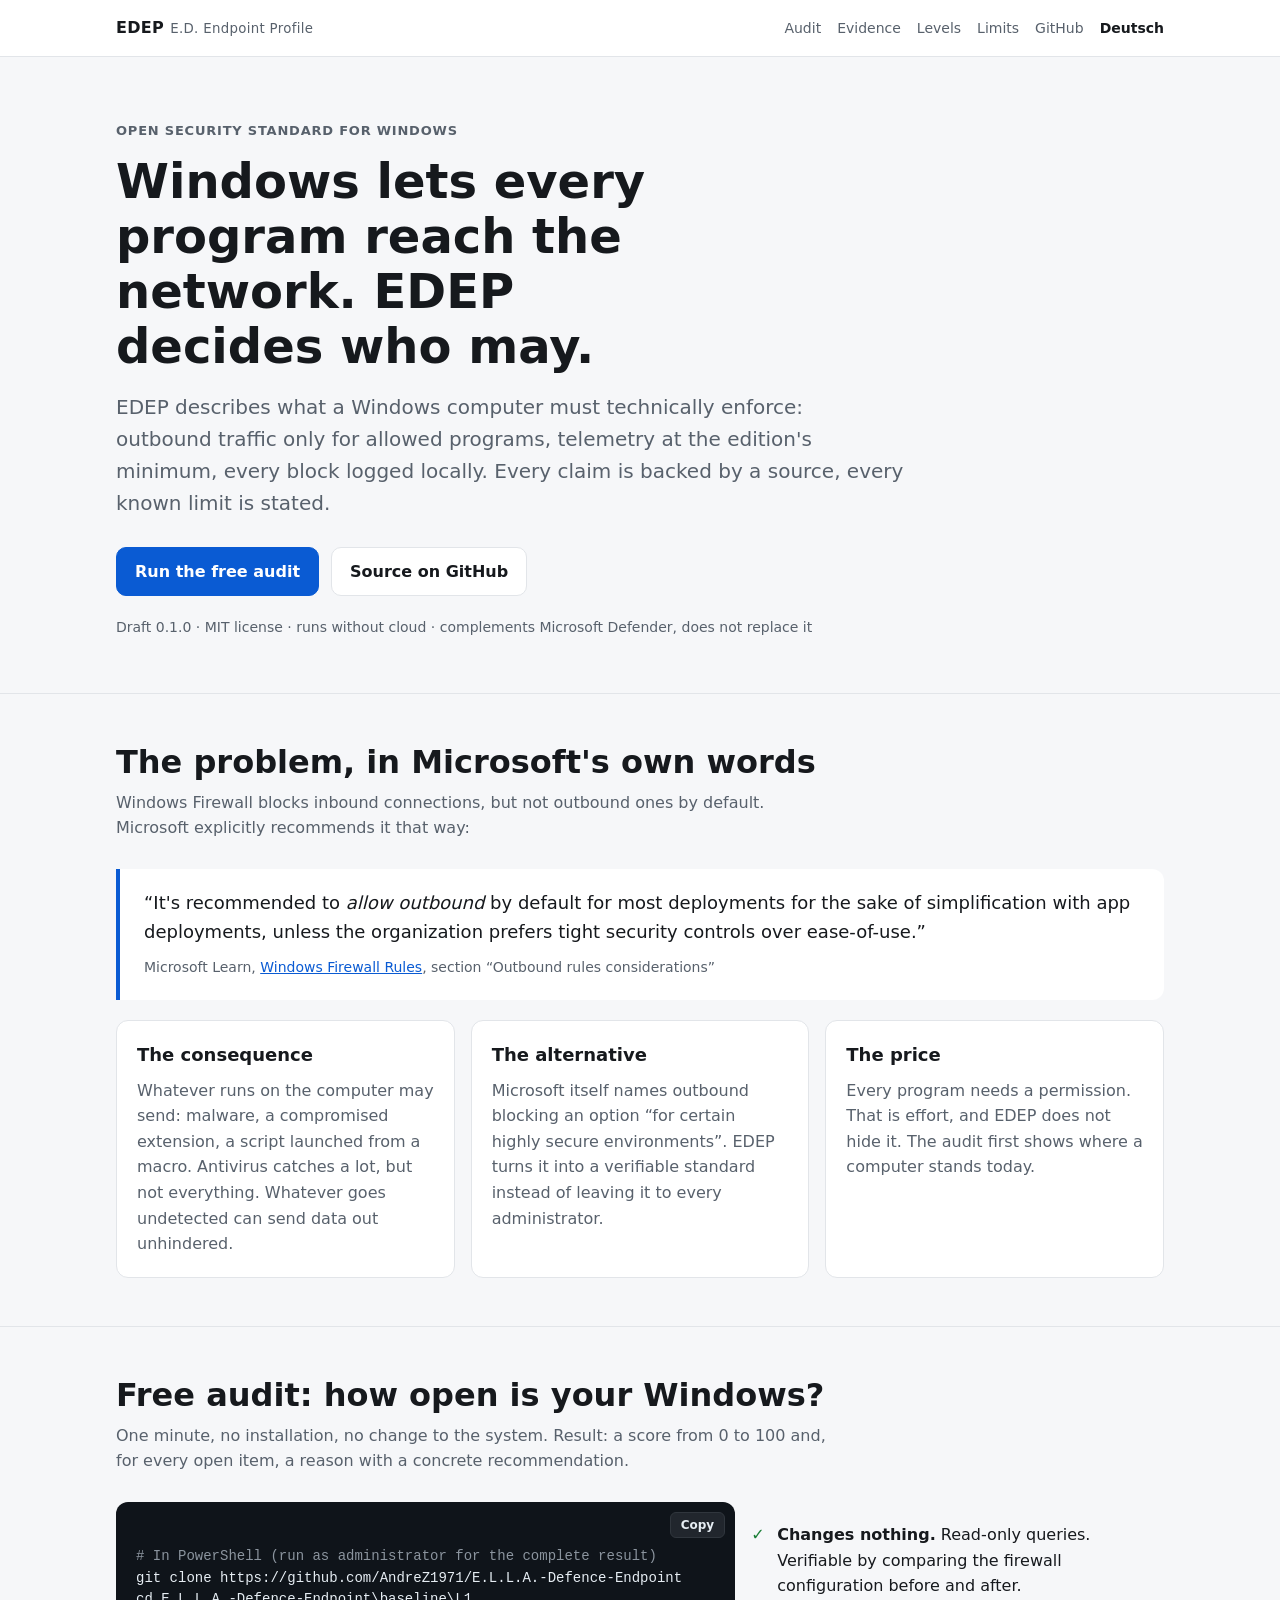
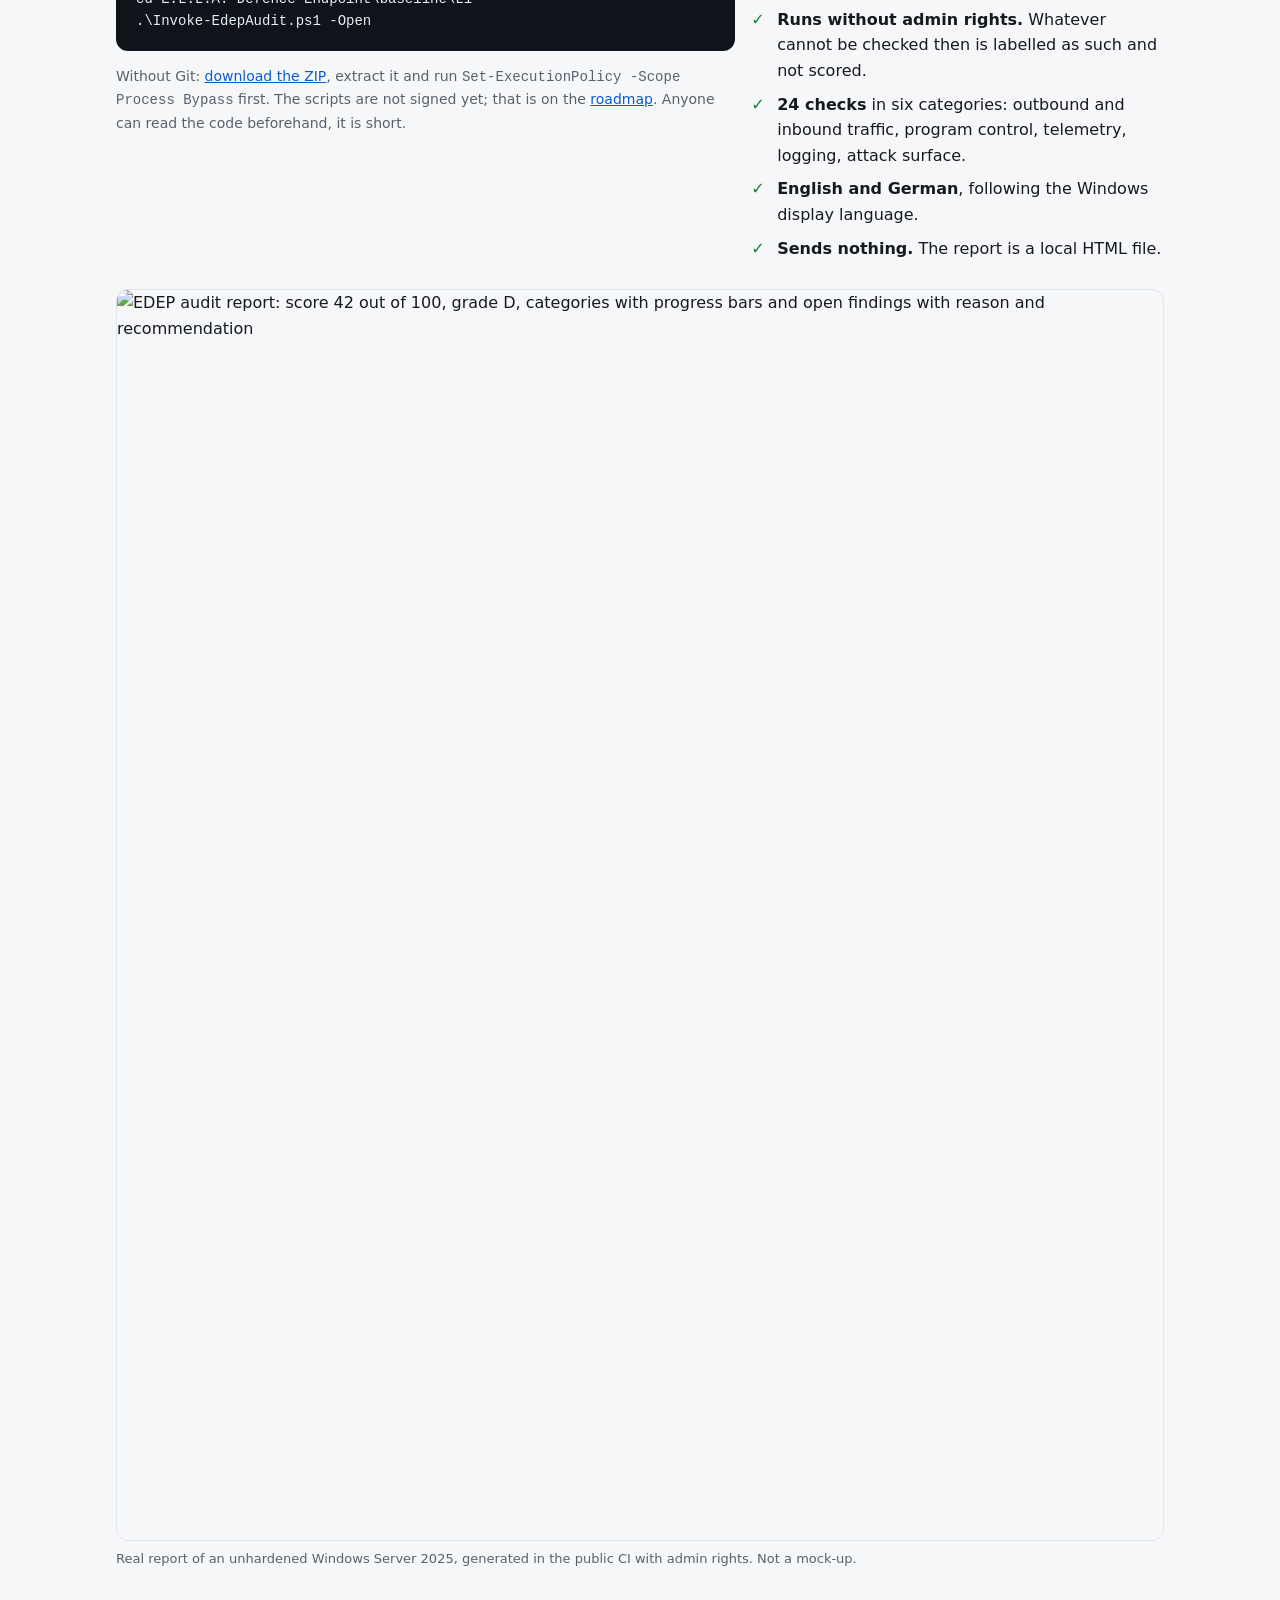
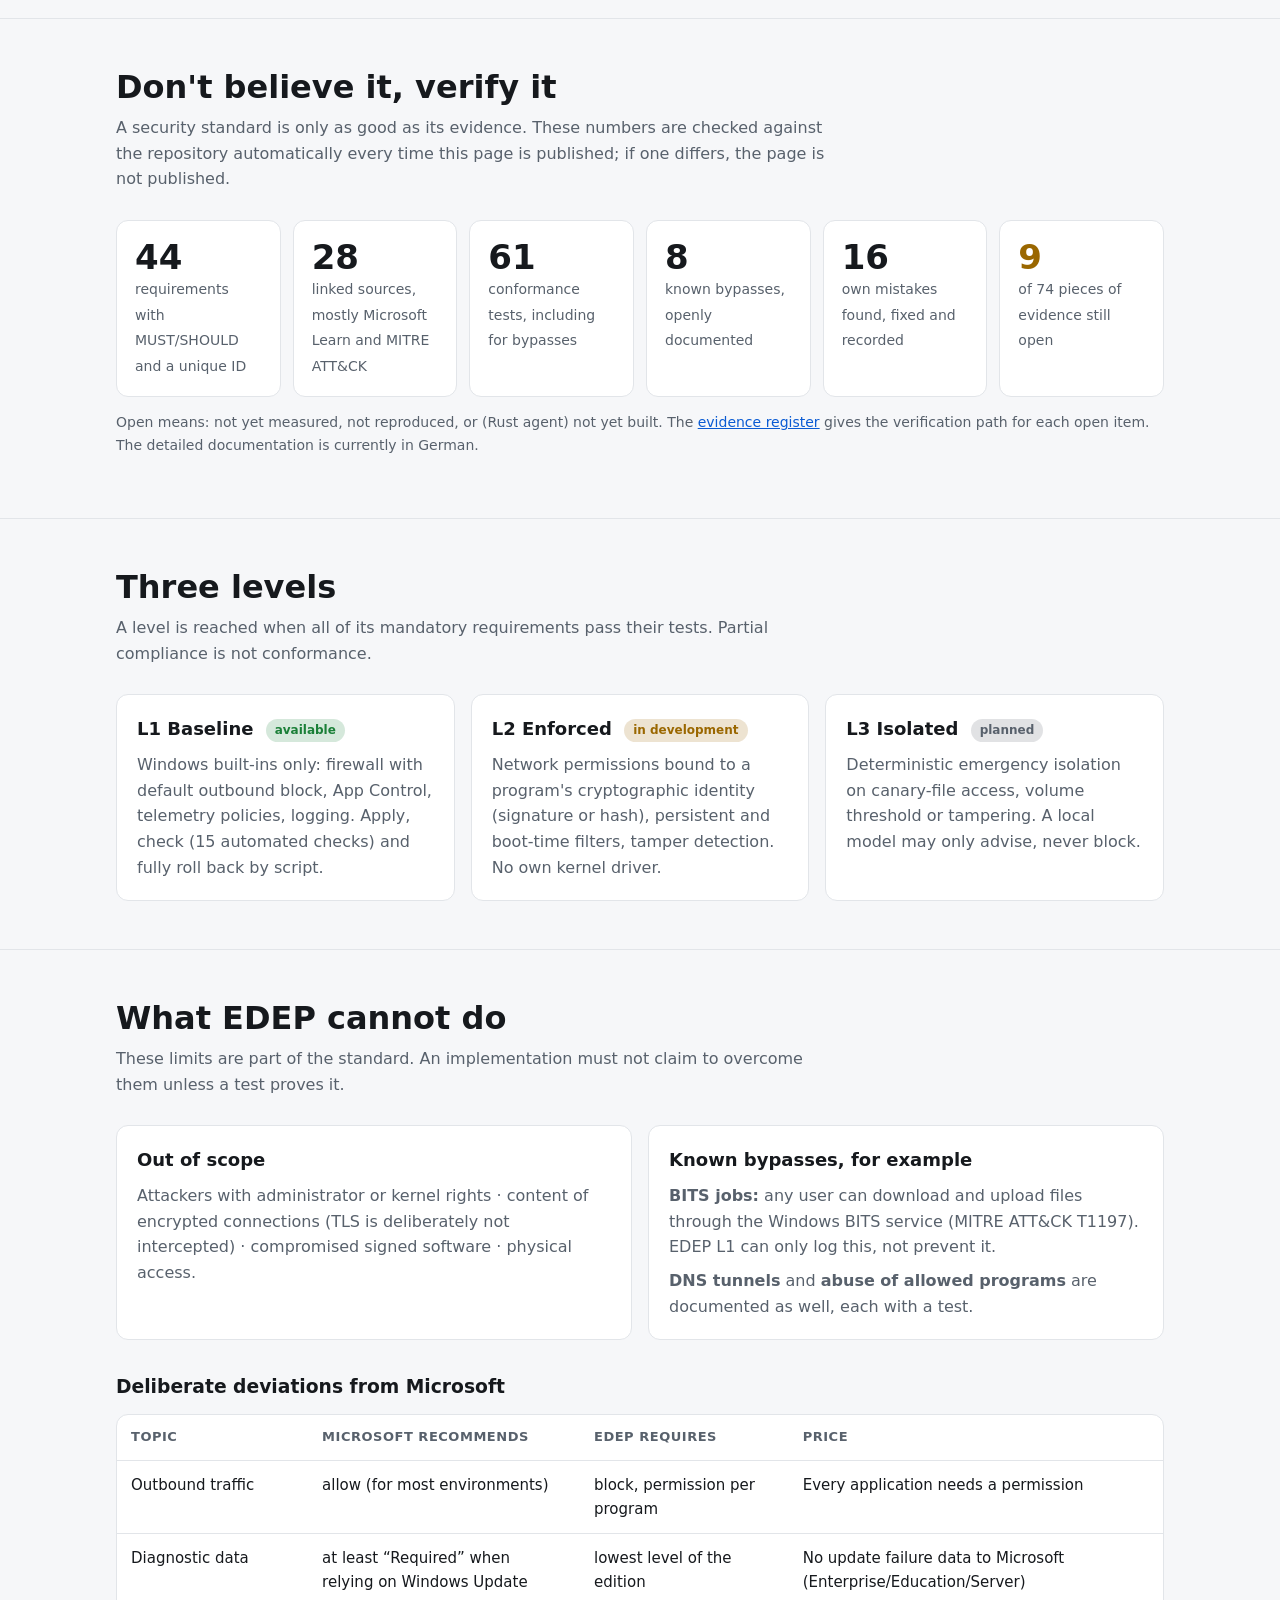
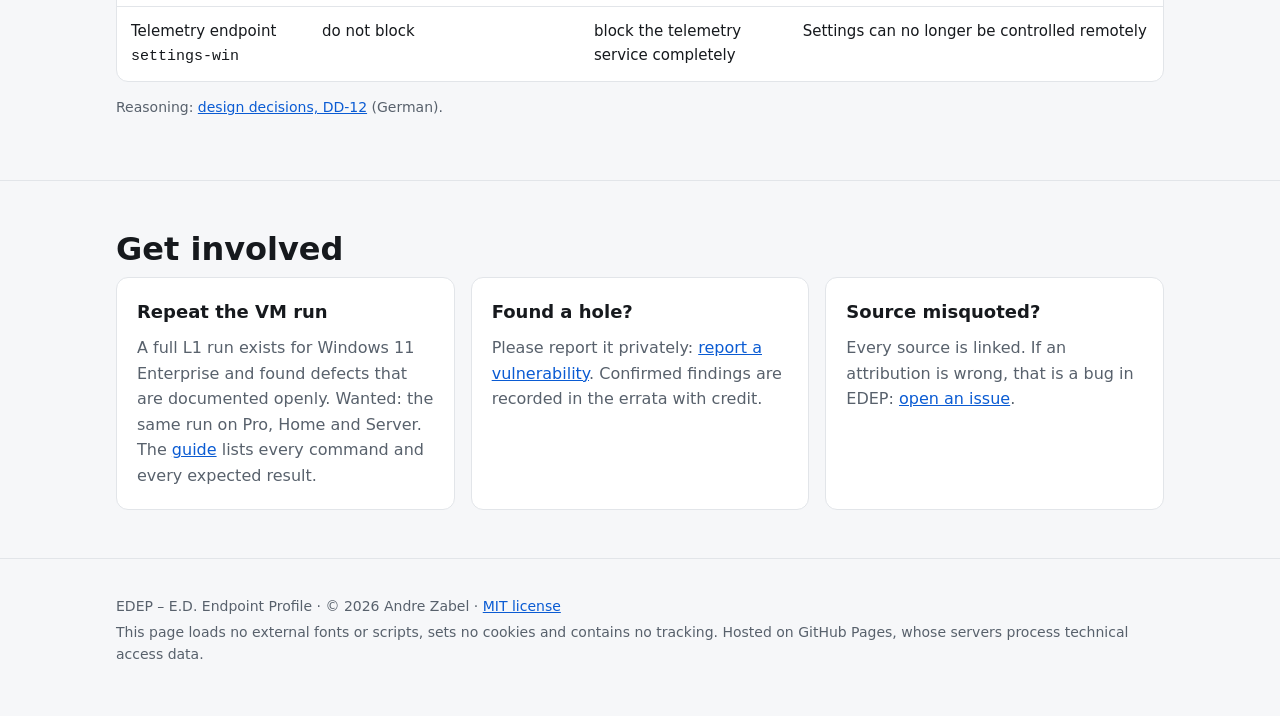
==== site/en/index.html @ e9babc38 "Destructive-Stufe auf Pro gemessen (12/13, D-E1 FAIL, E-91); Stufe übergibt eigene Sicherung an Rest" ====
<!doctype html>
<html lang="en">
  <head>
    <meta charset="utf-8" />
    <meta name="viewport" content="width=device-width, initial-scale=1" />
    <title>EDEP – Open security standard for Windows</title>
    <meta
      name="description"
      content="EDEP is an open, verifiable security standard for Windows: outbound traffic only for allowed programs, telemetry at the minimum, every block logged. With a free audit tool."
    />
    <meta name="color-scheme" content="light dark" />
    <link rel="alternate" hreflang="de" href="../" />
    <link rel="stylesheet" href="../style.css" />
  </head>
  <body>
    <header class="top">
      <div class="wrap">
        <a class="brand" href="./">EDEP<small>E.D. Endpoint Profile</small></a>
        <nav class="main" aria-label="Main navigation">
          <a href="#audit">Audit</a>
          <a href="#verify">Evidence</a>
          <a href="#levels">Levels</a>
          <a href="#limits">Limits</a>
          <a href="https://github.com/AndreZ1971/E.L.L.A.-Defence-Endpoint"
            >GitHub</a
          >
          <a class="lang" href="../" hreflang="de" lang="de">Deutsch</a>
        </nav>
      </div>
    </header>

    <main>
      <div class="hero wrap">
        <p class="eyebrow">Open security standard for Windows</p>
        <h1>
          Windows lets every program reach the network. EDEP decides who may.
        </h1>
        <p class="lead">
          EDEP describes what a Windows computer must technically enforce:
          outbound traffic only for allowed programs, telemetry at the edition's
          minimum, every block logged locally. Every claim is backed by a
          source, every known limit is stated.
        </p>
        <div class="cta">
          <a class="btn primary" href="#audit">Run the free audit</a>
          <a
            class="btn"
            href="https://github.com/AndreZ1971/E.L.L.A.-Defence-Endpoint"
            >Source on GitHub</a
          >
        </div>
        <p class="meta-line">
          Draft 0.1.0 · MIT license · runs without cloud · complements Microsoft
          Defender, does not replace it
        </p>
      </div>

      <section aria-labelledby="problem">
        <div class="wrap">
          <h2 id="problem">The problem, in Microsoft's own words</h2>
          <p class="intro">
            Windows Firewall blocks inbound connections, but not outbound ones
            by default. Microsoft explicitly recommends it that way:
          </p>
          <blockquote class="source">
            <p>
              “It's recommended to <em>allow outbound</em> by default for most
              deployments for the sake of simplification with app deployments,
              unless the organization prefers tight security controls over
              ease-of-use.”
            </p>
            <cite
              >Microsoft Learn,
              <a
                href="https://learn.microsoft.com/en-us/windows/security/operating-system-security/network-security/windows-firewall/rules"
                >Windows Firewall Rules</a
              >, section “Outbound rules considerations”</cite
            >
          </blockquote>
          <div class="grid three" style="margin-top: 20px">
            <div class="card">
              <h3>The consequence</h3>
              <p>
                Whatever runs on the computer may send: malware, a compromised
                extension, a script launched from a macro. Antivirus catches a
                lot, but not everything. Whatever goes undetected can send data
                out unhindered.
              </p>
            </div>
            <div class="card">
              <h3>The alternative</h3>
              <p>
                Microsoft itself names outbound blocking an option “for certain
                highly secure environments”. EDEP turns it into a verifiable
                standard instead of leaving it to every administrator.
              </p>
            </div>
            <div class="card">
              <h3>The price</h3>
              <p>
                Every program needs a permission. That is effort, and EDEP does
                not hide it. The audit first shows where a computer stands
                today.
              </p>
            </div>
          </div>
        </div>
      </section>

      <section id="audit" aria-labelledby="audit-h">
        <div class="wrap">
          <h2 id="audit-h">Free audit: how open is your Windows?</h2>
          <p class="intro">
            One minute, no installation, no change to the system. Result: a
            score from 0 to 100 and, for every open item, a reason with a
            concrete recommendation.
          </p>
          <div class="grid audit">
            <div>
              <div class="code">
                <button class="copy" type="button" data-copy="audit-cmd">
                  Copy
                </button>
                <pre
                  id="audit-cmd"
                ><span class="c"># In PowerShell (run as administrator for the complete result)</span>
git clone https://github.com/AndreZ1971/E.L.L.A.-Defence-Endpoint
cd E.L.L.A.-Defence-Endpoint\baseline\L1
.\Invoke-EdepAudit.ps1 -Open</pre>
              </div>
              <p class="note">
                Without Git:
                <a
                  href="https://github.com/AndreZ1971/E.L.L.A.-Defence-Endpoint/archive/refs/heads/main.zip"
                  >download the ZIP</a
                >, extract it and run
                <code>Set-ExecutionPolicy -Scope Process Bypass</code> first.
                The scripts are not signed yet; that is on the
                <a
                  href="https://github.com/AndreZ1971/E.L.L.A.-Defence-Endpoint/blob/main/docs/ROADMAP.md"
                  >roadmap</a
                >. Anyone can read the code beforehand, it is short.
              </p>
            </div>
            <div>
              <ul class="checks">
                <li>
                  <strong>Changes nothing.</strong> Read-only queries.
                  Verifiable by comparing the firewall configuration before and
                  after.
                </li>
                <li>
                  <strong>Runs without admin rights.</strong> Whatever cannot be
                  checked then is labelled as such and not scored.
                </li>
                <li>
                  <strong
                    ><span data-check="audit-items">24</span> checks</strong
                  >
                  in six categories: outbound and inbound traffic, program
                  control, telemetry, logging, attack surface.
                </li>
                <li>
                  <strong>English and German</strong>, following the Windows
                  display language.
                </li>
                <li>
                  <strong>Sends nothing.</strong> The report is a local HTML
                  file.
                </li>
              </ul>
            </div>
          </div>
          <figure class="shot">
            <picture>
              <source
                media="(prefers-color-scheme: dark)"
                srcset="../images/audit-example-dark.png"
              />
              <img
                src="../images/audit-example-light.png"
                width="1000"
                height="1195"
                alt="EDEP audit report: score 42 out of 100, grade D, categories with progress bars and open findings with reason and recommendation"
                loading="lazy"
              />
            </picture>
            <figcaption>
              Real report of an unhardened Windows Server 2025, generated in the
              public CI with admin rights. Not a mock-up.
            </figcaption>
          </figure>
        </div>
      </section>

      <section id="verify" aria-labelledby="verify-h">
        <div class="wrap">
          <h2 id="verify-h">Don't believe it, verify it</h2>
          <p class="intro">
            A security standard is only as good as its evidence. These numbers
            are checked against the repository automatically every time this
            page is published; if one differs, the page is not published.
          </p>
          <div class="stats">
            <a
              class="stat"
              href="https://github.com/AndreZ1971/E.L.L.A.-Defence-Endpoint/blob/main/SPEC.md#4-anforderungen"
              ><b data-check="requirements">44</b
              ><span>requirements with MUST/SHOULD and a unique ID</span></a
            >
            <a
              class="stat"
              href="https://github.com/AndreZ1971/E.L.L.A.-Defence-Endpoint/blob/main/SPEC.md#anhang-b--quellen"
              ><b data-check="sources">28</b
              ><span
                >linked sources, mostly Microsoft Learn and MITRE
                ATT&amp;CK</span
              ></a
            >
            <a
              class="stat"
              href="https://github.com/AndreZ1971/E.L.L.A.-Defence-Endpoint/blob/main/conformance/README.md"
              ><b data-check="tests">61</b
              ><span>conformance tests, including for bypasses</span></a
            >
            <a
              class="stat"
              href="https://github.com/AndreZ1971/E.L.L.A.-Defence-Endpoint/blob/main/SPEC.md#34-bekannte-umgehungen-normativ"
              ><b data-check="bypasses">8</b
              ><span>known bypasses, openly documented</span></a
            >
            <a
              class="stat"
              href="https://github.com/AndreZ1971/E.L.L.A.-Defence-Endpoint/blob/main/docs/EVIDENCE.md#errata"
              ><b data-check="errata">16</b
              ><span>own mistakes found, fixed and recorded</span></a
            >
            <a
              class="stat open"
              href="https://github.com/AndreZ1971/E.L.L.A.-Defence-Endpoint/blob/main/docs/EVIDENCE.md"
              ><b data-check="evidence-open">9</b
              ><span
                >of <span data-check="evidence-total">74</span> pieces of
                evidence still open</span
              ></a
            >
          </div>
          <p class="note">
            Open means: not yet measured, not reproduced, or (Rust agent) not yet
            built. The
            <a
              href="https://github.com/AndreZ1971/E.L.L.A.-Defence-Endpoint/blob/main/docs/EVIDENCE.md"
              >evidence register</a
            >
            gives the verification path for each open item. The detailed
            documentation is currently in German.
          </p>
        </div>
      </section>

      <section id="levels" aria-labelledby="levels-h">
        <div class="wrap">
          <h2 id="levels-h">Three levels</h2>
          <p class="intro">
            A level is reached when all of its mandatory requirements pass their
            tests. Partial compliance is not conformance.
          </p>
          <div class="grid three">
            <div class="card">
              <h3>L1 Baseline <span class="badge ok">available</span></h3>
              <p>
                Windows built-ins only: firewall with default outbound block,
                App Control, telemetry policies, logging. Apply, check (<span
                  data-check="l1-checks"
                  >15</span
                >
                automated checks) and fully roll back by script.
              </p>
            </div>
            <div class="card">
              <h3>L2 Enforced <span class="badge dev">in development</span></h3>
              <p>
                Network permissions bound to a program's cryptographic identity
                (signature or hash), persistent and boot-time filters, tamper
                detection. No own kernel driver.
              </p>
            </div>
            <div class="card">
              <h3>L3 Isolated <span class="badge plan">planned</span></h3>
              <p>
                Deterministic emergency isolation on canary-file access, volume
                threshold or tampering. A local model may only advise, never
                block.
              </p>
            </div>
          </div>
        </div>
      </section>

      <section id="limits" aria-labelledby="limits-h">
        <div class="wrap">
          <h2 id="limits-h">What EDEP cannot do</h2>
          <p class="intro">
            These limits are part of the standard. An implementation must not
            claim to overcome them unless a test proves it.
          </p>
          <div class="grid two">
            <div class="card">
              <h3>Out of scope</h3>
              <p>
                Attackers with administrator or kernel rights · content of
                encrypted connections (TLS is deliberately not intercepted) ·
                compromised signed software · physical access.
              </p>
            </div>
            <div class="card">
              <h3>Known bypasses, for example</h3>
              <p>
                <strong>BITS jobs:</strong> any user can download and upload
                files through the Windows BITS service (MITRE ATT&amp;CK T1197).
                EDEP L1 can only log this, not prevent it.
              </p>
              <p>
                <strong>DNS tunnels</strong> and
                <strong>abuse of allowed programs</strong> are documented as
                well, each with a test.
              </p>
            </div>
          </div>
          <h3 style="margin: 32px 0 12px">
            Deliberate deviations from Microsoft
          </h3>
          <div class="table-wrap">
            <table>
              <thead>
                <tr>
                  <th>Topic</th>
                  <th>Microsoft recommends</th>
                  <th>EDEP requires</th>
                  <th>Price</th>
                </tr>
              </thead>
              <tbody>
                <tr>
                  <td>Outbound traffic</td>
                  <td>allow (for most environments)</td>
                  <td>block, permission per program</td>
                  <td>Every application needs a permission</td>
                </tr>
                <tr>
                  <td>Diagnostic data</td>
                  <td>at least “Required” when relying on Windows Update</td>
                  <td>lowest level of the edition</td>
                  <td>
                    No update failure data to Microsoft
                    (Enterprise/Education/Server)
                  </td>
                </tr>
                <tr>
                  <td>Telemetry endpoint <code>settings-win</code></td>
                  <td>do not block</td>
                  <td>block the telemetry service completely</td>
                  <td>Settings can no longer be controlled remotely</td>
                </tr>
              </tbody>
            </table>
          </div>
          <p class="note">
            Reasoning:
            <a
              href="https://github.com/AndreZ1971/E.L.L.A.-Defence-Endpoint/blob/main/docs/DESIGN-DECISIONS.md"
              >design decisions, DD-12</a
            >
            (German).
          </p>
        </div>
      </section>

      <section aria-labelledby="join-h">
        <div class="wrap">
          <h2 id="join-h">Get involved</h2>
          <div class="grid three">
            <div class="card">
              <h3>Repeat the VM run</h3>
              <p>
                A full L1 run exists for Windows 11 Enterprise and found defects that
                are documented openly. Wanted: the same run on Pro, Home and
                Server. The
                <a
                  href="https://github.com/AndreZ1971/E.L.L.A.-Defence-Endpoint/blob/main/docs/VERIFY-YOURSELF.md"
                  >guide</a
                >
                lists every command and every expected result.
              </p>
            </div>
            <div class="card">
              <h3>Found a hole?</h3>
              <p>
                Please report it privately:
                <a
                  href="https://github.com/AndreZ1971/E.L.L.A.-Defence-Endpoint/security/advisories/new"
                  >report a vulnerability</a
                >. Confirmed findings are recorded in the errata with credit.
              </p>
            </div>
            <div class="card">
              <h3>Source misquoted?</h3>
              <p>
                Every source is linked. If an attribution is wrong, that is a
                bug in EDEP:
                <a
                  href="https://github.com/AndreZ1971/E.L.L.A.-Defence-Endpoint/issues"
                  >open an issue</a
                >.
              </p>
            </div>
          </div>
        </div>
      </section>
    </main>

    <footer class="bottom">
      <div class="wrap">
        <p>
          EDEP – E.D. Endpoint Profile · © 2026 Andre Zabel ·
          <a
            href="https://github.com/AndreZ1971/E.L.L.A.-Defence-Endpoint/blob/main/LICENSE"
            >MIT license</a
          >
        </p>
        <p>
          This page loads no external fonts or scripts, sets no cookies and
          contains no tracking. Hosted on GitHub Pages, whose servers process
          technical access data.
        </p>
      </div>
    </footer>

    <script>
      document.querySelectorAll("button.copy").forEach(function (b) {
        b.addEventListener("click", function () {
          var t = document
            .getElementById(b.getAttribute("data-copy"))
            .innerText.split("\n")
            .filter(function (l) {
              return l.trim().charAt(0) !== "#";
            })
            .join("\n");
          navigator.clipboard.writeText(t).then(function () {
            var o = b.textContent;
            b.textContent = "Copied";
            setTimeout(function () {
              b.textContent = o;
            }, 1500);
          });
        });
      });
    </script>
  </body>
</html>
---- site/style.css ----
/* EDEP – Projektseite. Keine externen Ressourcen, keine Cookies, kein Tracking. */
:root {
  --bg: #f6f7f9;
  --surface: #ffffff;
  --fg: #16191d;
  --muted: #58616c;
  --line: #e2e5e9;
  --accent: #0a5bd3;
  --accent-fg: #ffffff;
  --ok: #1a7f37;
  --warn: #9a6700;
  --bad: #c62828;
  --code-bg: #0f141a;
  --code-fg: #e6edf3;
  --radius: 12px;
  --max: 1080px;
}
@media (prefers-color-scheme: dark) {
  :root {
    --bg: #0d1117;
    --surface: #161b22;
    --fg: #e6edf3;
    --muted: #8d96a0;
    --line: #2d333b;
    --accent: #4c9aff;
    --accent-fg: #0d1117;
    --ok: #3fb950;
    --warn: #d29922;
    --bad: #f85149;
    --code-bg: #010409;
  }
}
* {
  box-sizing: border-box;
}
html {
  scroll-behavior: smooth;
}
@media (prefers-reduced-motion: reduce) {
  html {
    scroll-behavior: auto;
  }
}
body {
  overflow-wrap: break-word;
  margin: 0;
  background: var(--bg);
  color: var(--fg);
  font:
    16px/1.6 system-ui,
    -apple-system,
    "Segoe UI",
    Roboto,
    sans-serif;
  -webkit-text-size-adjust: 100%;
}
a {
  color: var(--accent);
}
a:focus-visible,
button:focus-visible {
  outline: 3px solid var(--accent);
  outline-offset: 2px;
  border-radius: 4px;
}
code,
pre {
  font-variant-ligatures: none;
  font-family: ui-monospace, "Cascadia Code", Consolas, monospace;
}
.wrap {
  max-width: var(--max);
  margin: 0 auto;
  padding: 0 16px;
}

/* Kopfzeile */
header.top {
  border-bottom: 1px solid var(--line);
  background: var(--surface);
  position: sticky;
  top: 0;
  z-index: 10;
}
header.top .wrap {
  display: flex;
  align-items: center;
  gap: 20px;
  min-height: 56px;
  flex-wrap: wrap;
}
.brand {
  font-weight: 700;
  color: var(--fg);
  text-decoration: none;
  letter-spacing: 0.02em;
}
.brand small {
  font-weight: 500;
  color: var(--muted);
  margin-left: 6px;
}
nav.main {
  display: flex;
  gap: 16px;
  flex-wrap: wrap;
  margin-left: auto;
  font-size: 14px;
}
nav.main a {
  color: var(--muted);
  text-decoration: none;
}
nav.main a:hover {
  color: var(--fg);
}
nav.main a.lang {
  color: var(--fg);
  font-weight: 600;
}

/* Einstieg */
.hero {
  padding-top: 64px;
  padding-bottom: 40px;
}
.eyebrow {
  font-size: 13px;
  font-weight: 600;
  letter-spacing: 0.06em;
  text-transform: uppercase;
  color: var(--muted);
  margin: 0 0 12px;
}
.hero h1 {
  font-size: clamp(30px, 5vw, 48px);
  line-height: 1.15;
  margin: 0 0 16px;
  max-width: 18ch;
}
.hero p.lead {
  font-size: clamp(17px, 2.2vw, 20px);
  color: var(--muted);
  max-width: 62ch;
  margin: 0 0 28px;
}
.cta {
  display: flex;
  gap: 12px;
  flex-wrap: wrap;
}
.btn {
  display: inline-block;
  padding: 11px 18px;
  border-radius: 10px;
  font-weight: 600;
  text-decoration: none;
  border: 1px solid var(--line);
  color: var(--fg);
  background: var(--surface);
}
.btn.primary {
  background: var(--accent);
  color: var(--accent-fg);
  border-color: var(--accent);
}
.meta-line {
  margin-top: 20px;
  font-size: 14px;
  color: var(--muted);
}

/* Abschnitte */
section {
  padding: 48px 0;
  border-top: 1px solid var(--line);
}
section h2 {
  font-size: clamp(24px, 3.4vw, 32px);
  margin: 0 0 8px;
  line-height: 1.25;
}
section p.intro {
  color: var(--muted);
  max-width: 70ch;
  margin: 0 0 28px;
}
.grid {
  display: grid;
  gap: 16px;
}
.grid > * {
  min-width: 0;
}
.grid.audit {
  grid-template-columns: minmax(0, 3fr) minmax(0, 2fr);
  align-items: start;
}
@media (max-width: 820px) {
  .grid.audit {
    grid-template-columns: minmax(0, 1fr);
  }
}
.grid.two {
  grid-template-columns: repeat(auto-fit, minmax(min(300px, 100%), 1fr));
}
.grid.three {
  grid-template-columns: repeat(auto-fit, minmax(min(240px, 100%), 1fr));
}
.card {
  background: var(--surface);
  border: 1px solid var(--line);
  border-radius: var(--radius);
  padding: 20px;
}
.card h3 {
  margin: 0 0 8px;
  font-size: 18px;
}
.card p {
  margin: 0;
  color: var(--muted);
}
.card p + p {
  margin-top: 8px;
}

/* Zitat mit Quelle */
blockquote.source {
  margin: 0;
  padding: 20px 24px;
  border-left: 4px solid var(--accent);
  background: var(--surface);
  border-radius: 0 var(--radius) var(--radius) 0;
}
blockquote.source p {
  margin: 0 0 8px;
  font-size: 18px;
}
blockquote.source cite {
  font-style: normal;
  font-size: 14px;
  color: var(--muted);
}

/* Code mit Kopierknopf */
.code {
  position: relative;
  background: var(--code-bg);
  color: var(--code-fg);
  border-radius: var(--radius);
  padding: 44px 20px 18px;
  overflow-x: auto;
}
.code pre {
  margin: 0;
  font-size: 14px;
  line-height: 1.55;
  white-space: pre;
}
.code .c {
  color: #8b949e;
}
.copy {
  position: absolute;
  top: 10px;
  right: 10px;
  font:
    600 12px system-ui,
    sans-serif;
  padding: 5px 10px;
  border-radius: 6px;
  border: 1px solid #30363d;
  background: #21262d;
  color: #e6edf3;
  cursor: pointer;
}
ul.checks {
  list-style: none;
  padding: 0;
  margin: 20px 0 0;
  display: grid;
  gap: 8px;
}
ul.checks li {
  padding-left: 26px;
  position: relative;
}
ul.checks li::before {
  content: "✓";
  position: absolute;
  left: 0;
  color: var(--ok);
  font-weight: 700;
}
.shot {
  margin: 28px 0 0;
}
.shot img {
  width: 100%;
  height: auto;
  border-radius: var(--radius);
  border: 1px solid var(--line);
  display: block;
}
.shot figcaption {
  font-size: 13px;
  color: var(--muted);
  margin-top: 8px;
}

/* Kennzahlen */
.stats {
  display: grid;
  gap: 12px;
  grid-template-columns: repeat(auto-fit, minmax(min(160px, 100%), 1fr));
}
.stat {
  background: var(--surface);
  border: 1px solid var(--line);
  border-radius: var(--radius);
  padding: 18px;
  text-decoration: none;
  color: var(--fg);
  display: block;
}
.stat:hover {
  border-color: var(--accent);
}
.stat b {
  display: block;
  font-size: 34px;
  line-height: 1.1;
  font-variant-numeric: tabular-nums;
}
.stat span {
  font-size: 14px;
  color: var(--muted);
}
.stat.open b {
  color: var(--warn);
}
.note {
  font-size: 14px;
  color: var(--muted);
  margin-top: 14px;
}

/* Stufen */
.badge {
  display: inline-block;
  font-size: 12px;
  font-weight: 700;
  padding: 2px 9px;
  border-radius: 999px;
  margin-left: 6px;
  vertical-align: middle;
}
.badge.ok {
  background: color-mix(in srgb, var(--ok) 18%, transparent);
  color: var(--ok);
}
.badge.dev {
  background: color-mix(in srgb, var(--warn) 18%, transparent);
  color: var(--warn);
}
.badge.plan {
  background: color-mix(in srgb, var(--muted) 18%, transparent);
  color: var(--muted);
}

/* Tabellen */
.table-wrap {
  overflow-x: auto;
  border: 1px solid var(--line);
  border-radius: var(--radius);
  background: var(--surface);
}
table {
  border-collapse: collapse;
  width: 100%;
  font-size: 15px;
}
th,
td {
  text-align: left;
  padding: 12px 14px;
  border-bottom: 1px solid var(--line);
  vertical-align: top;
}
th {
  font-size: 13px;
  text-transform: uppercase;
  letter-spacing: 0.04em;
  color: var(--muted);
}
tr:last-child td {
  border-bottom: 0;
}
td.id {
  font-family: ui-monospace, Consolas, monospace;
  font-size: 13px;
  white-space: nowrap;
  color: var(--muted);
}

footer.bottom {
  border-top: 1px solid var(--line);
  padding: 32px 0 48px;
  color: var(--muted);
  font-size: 14px;
}
footer.bottom p {
  margin: 4px 0;
}
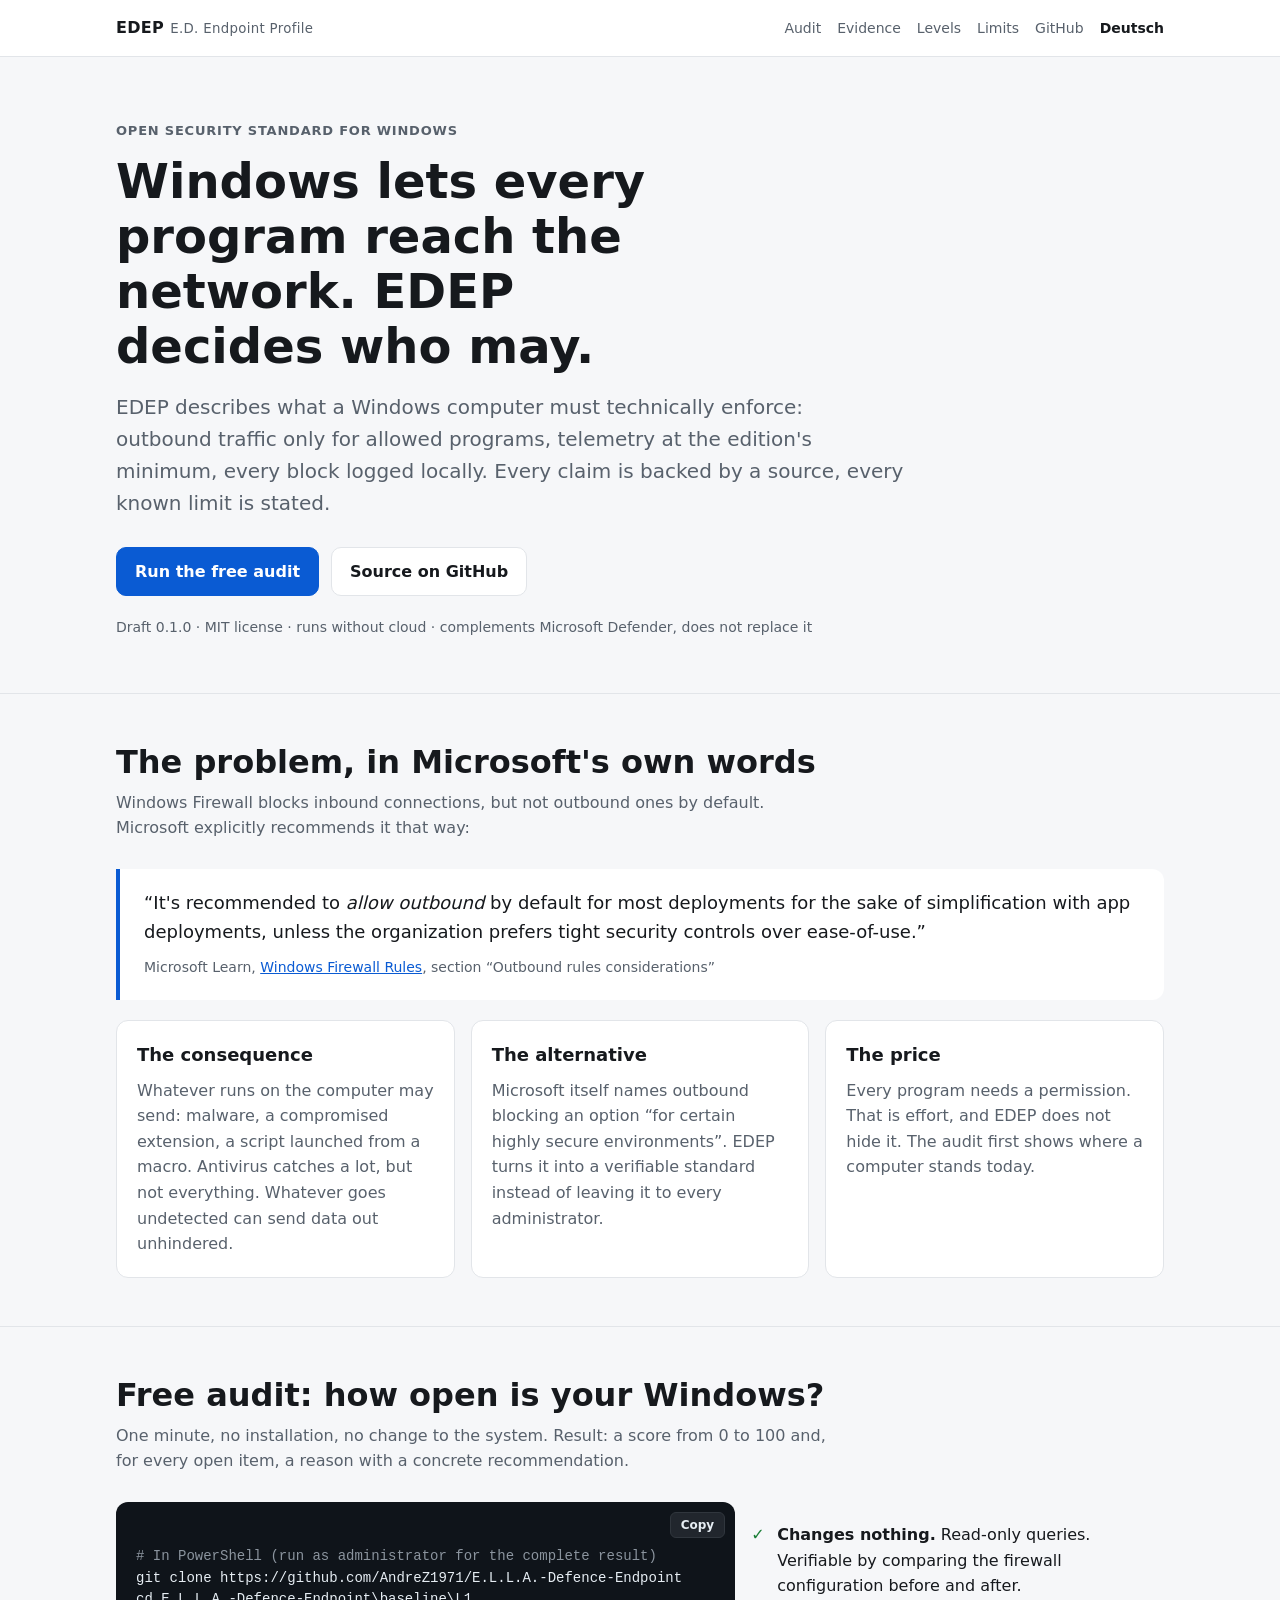
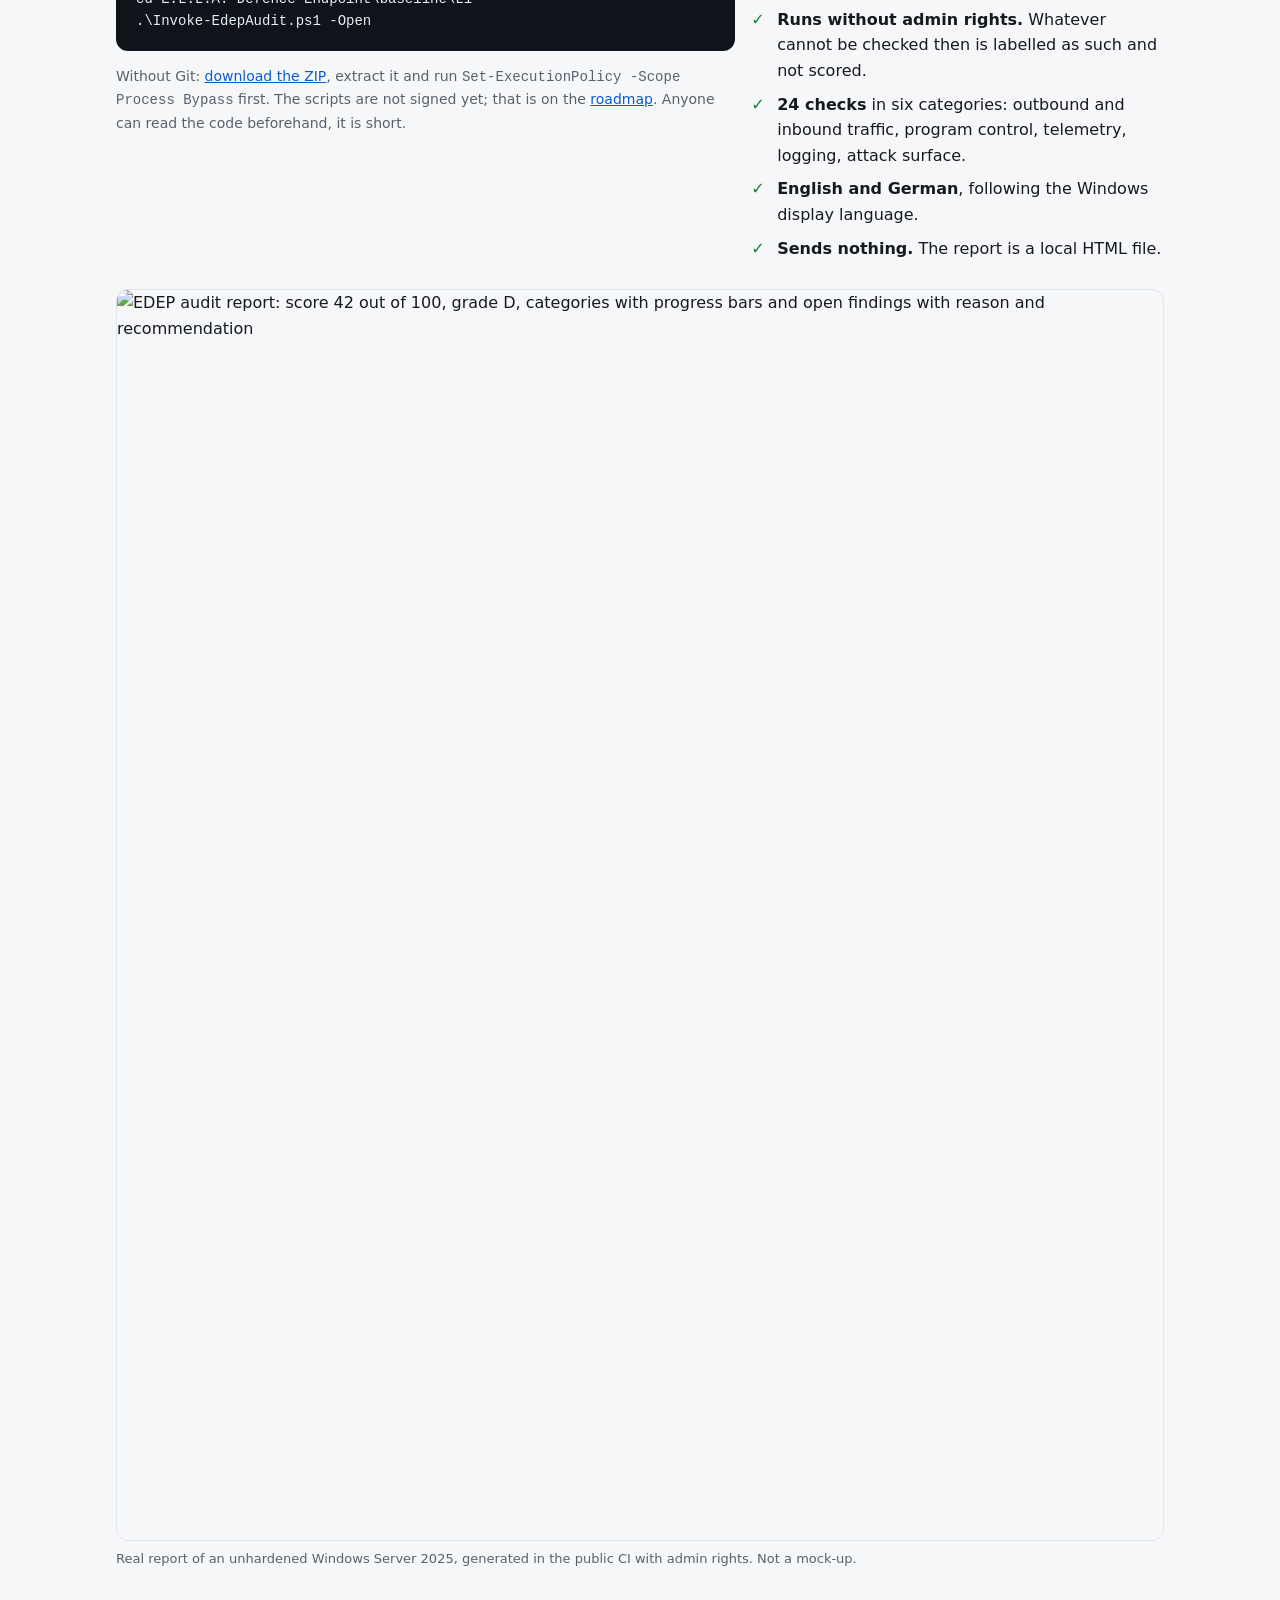
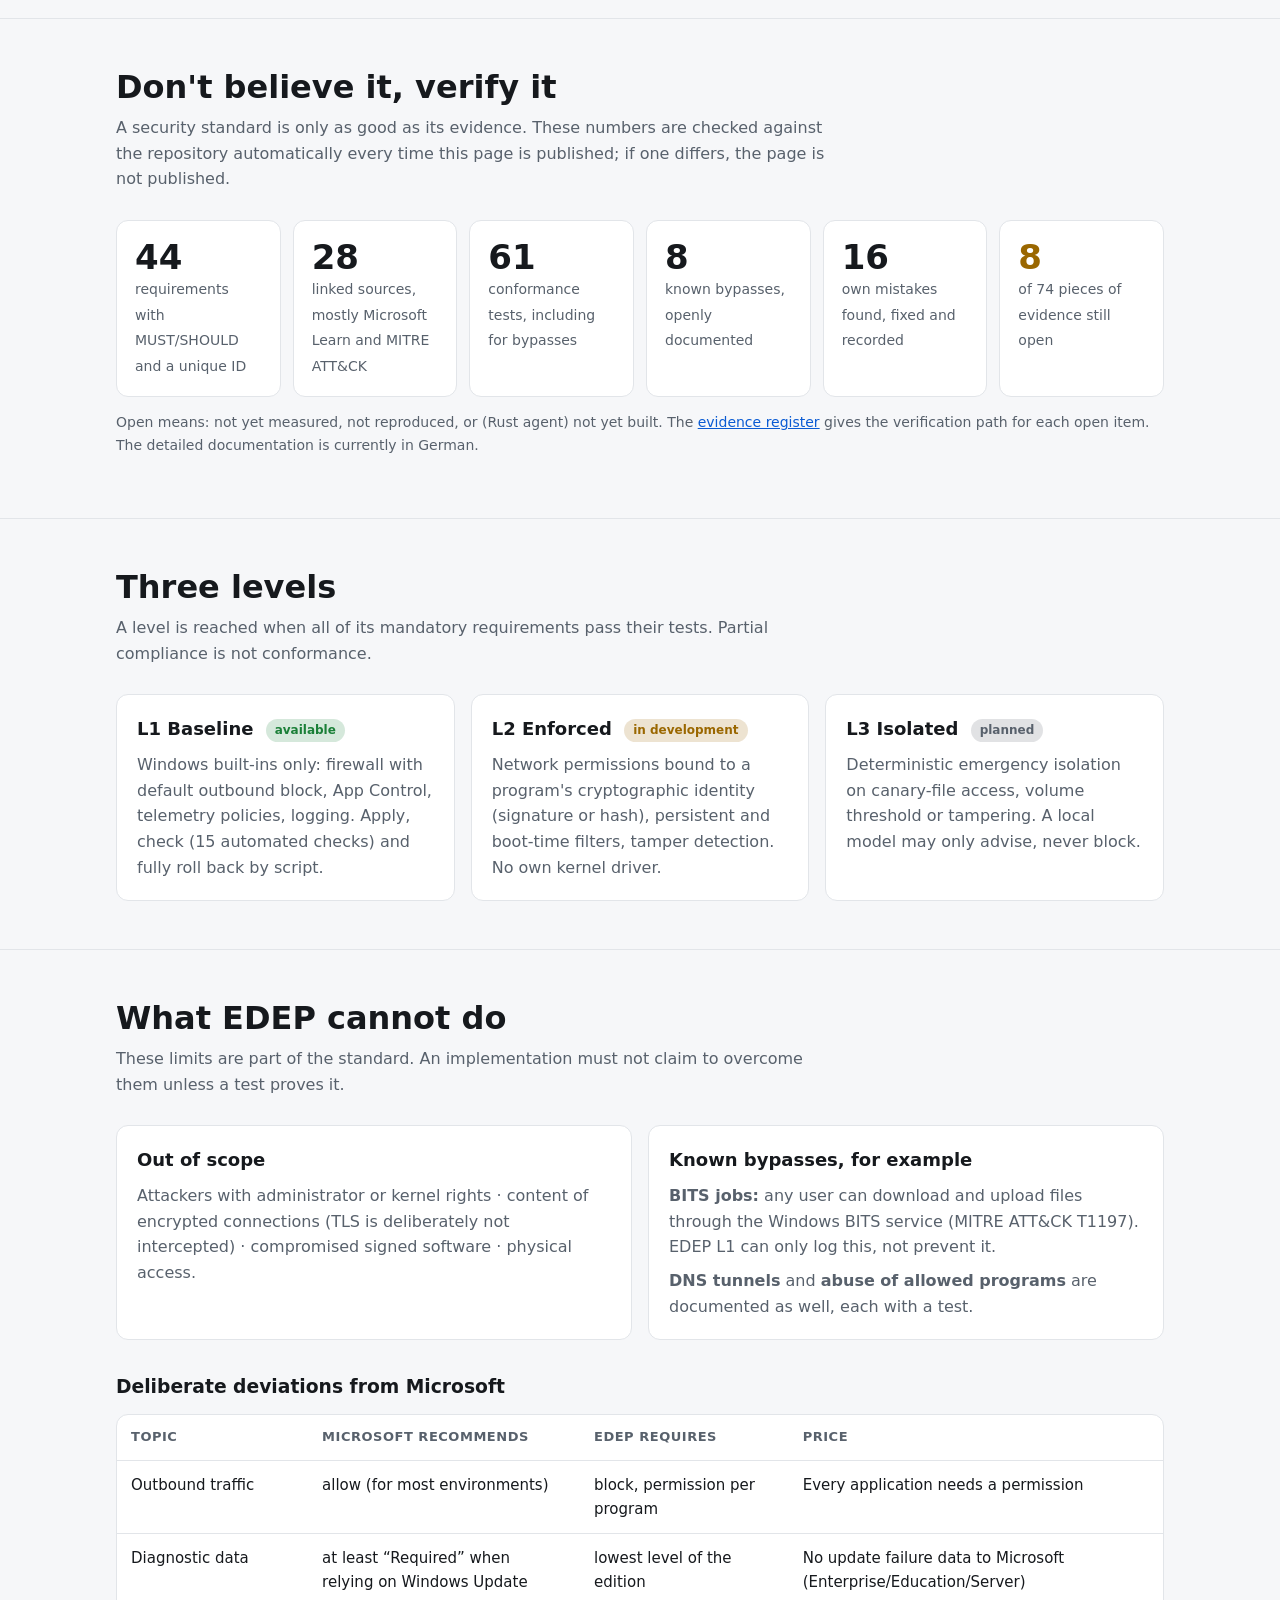
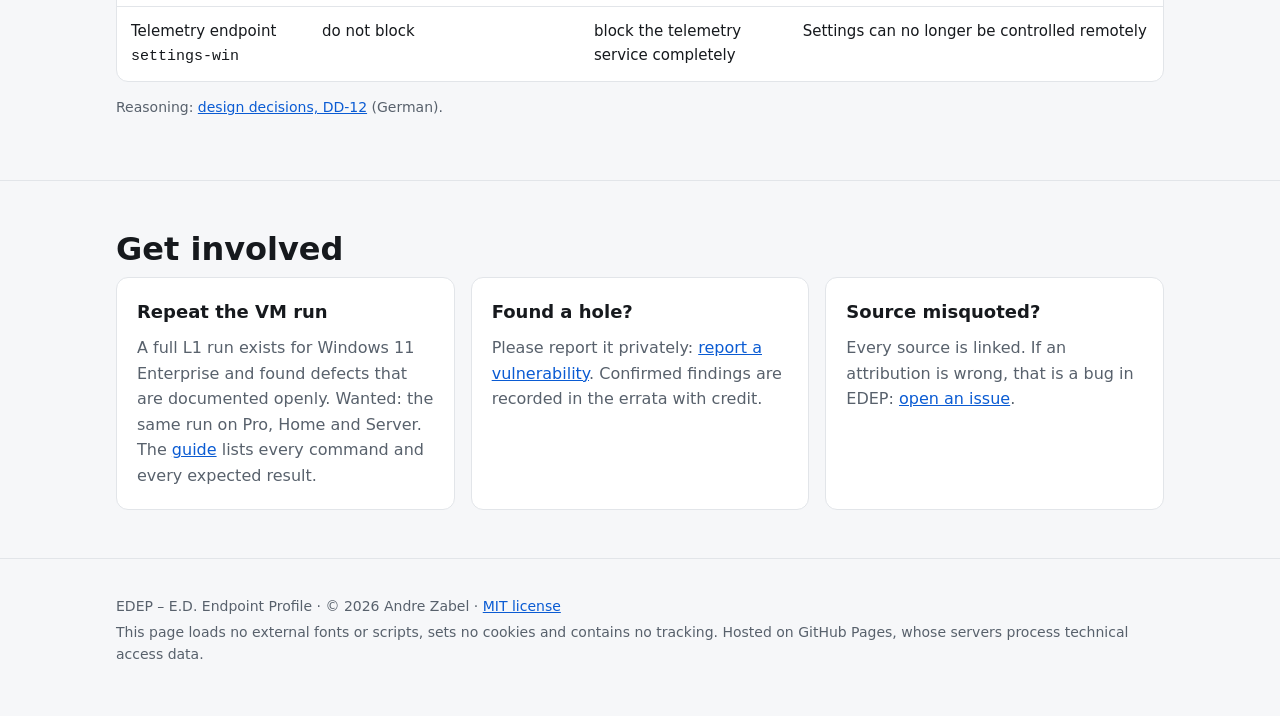
==== commit 1f5f4d95: "Gegenversuch auf Pro: Destructive-Stufe mit eigener Sicherung 13/13, D-E1 identisch auch nach Neusta" ====
--- a/site/en/index.html
+++ b/site/en/index.html
@@ -238,7 +238,7 @@
             <a
               class="stat open"
               href="https://github.com/AndreZ1971/E.L.L.A.-Defence-Endpoint/blob/main/docs/EVIDENCE.md"
-              ><b data-check="evidence-open">9</b
+              ><b data-check="evidence-open">8</b
               ><span
                 >of <span data-check="evidence-total">74</span> pieces of
                 evidence still open</span
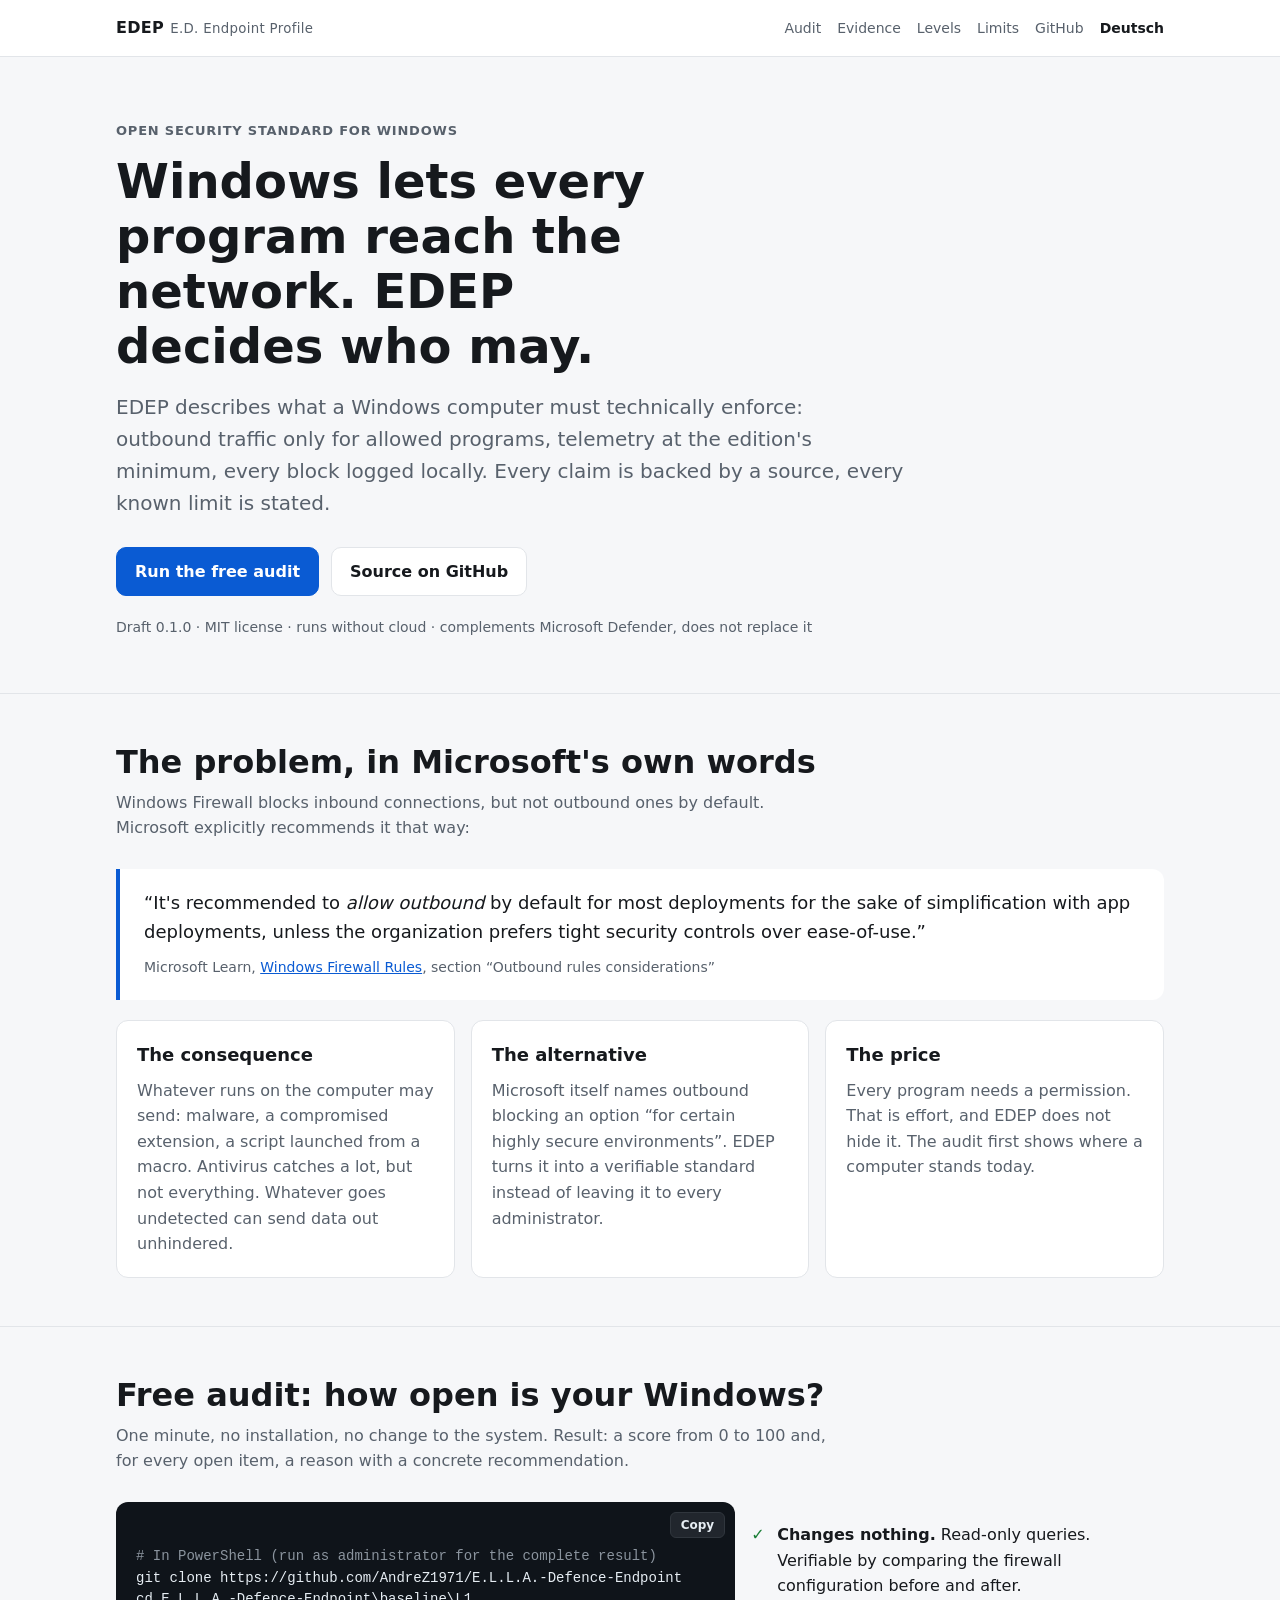
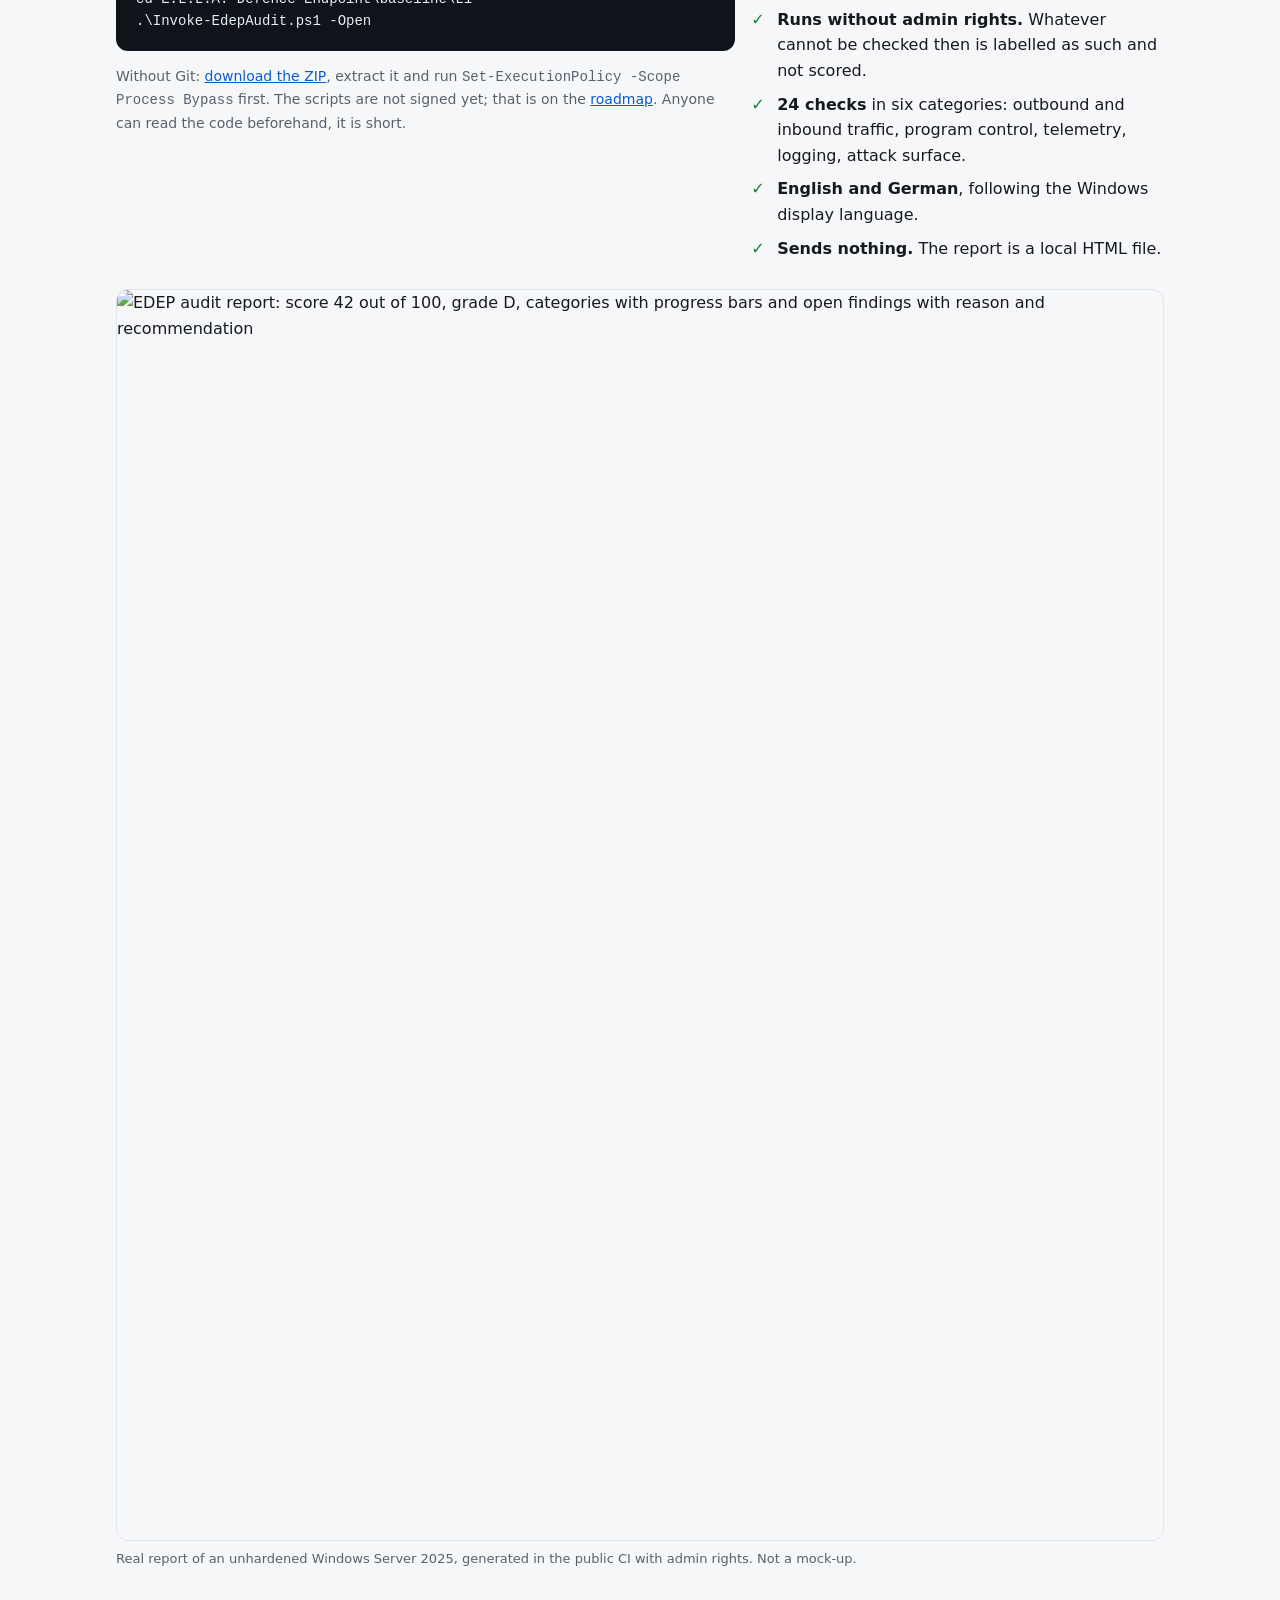
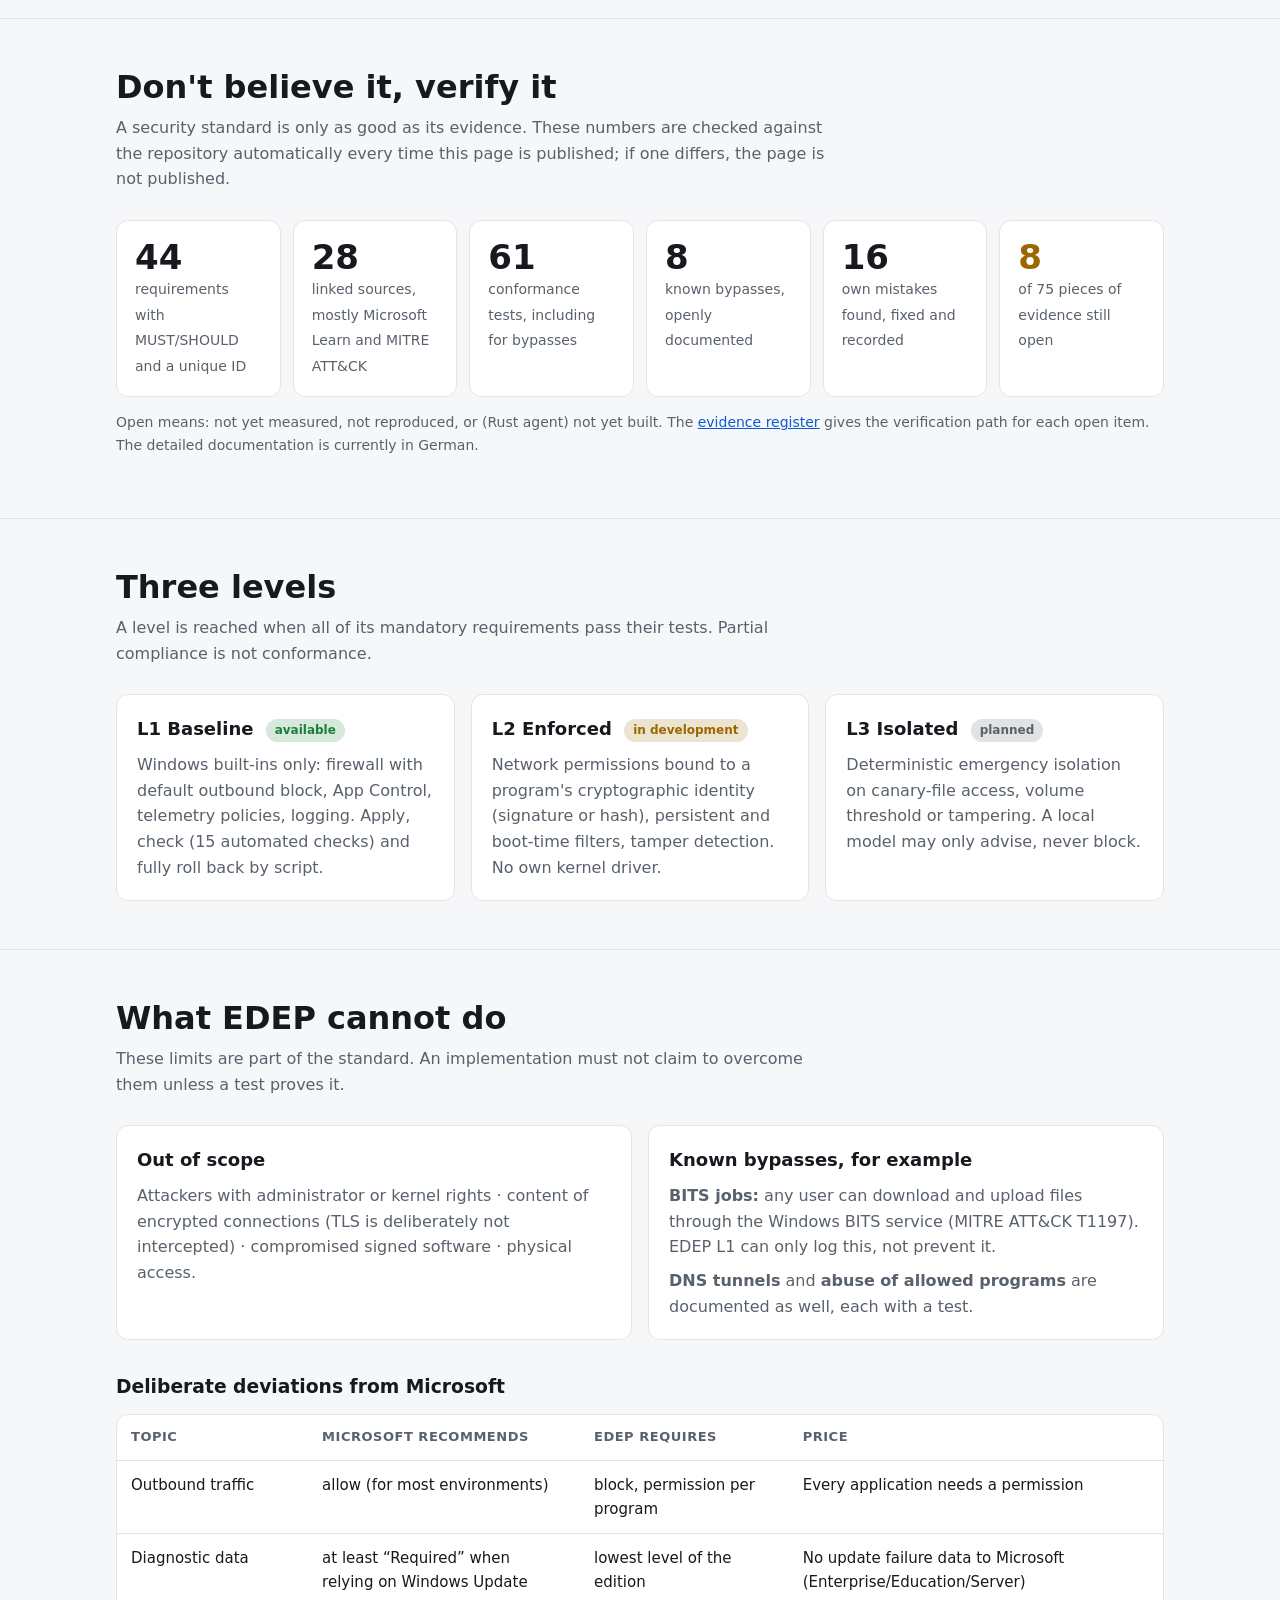
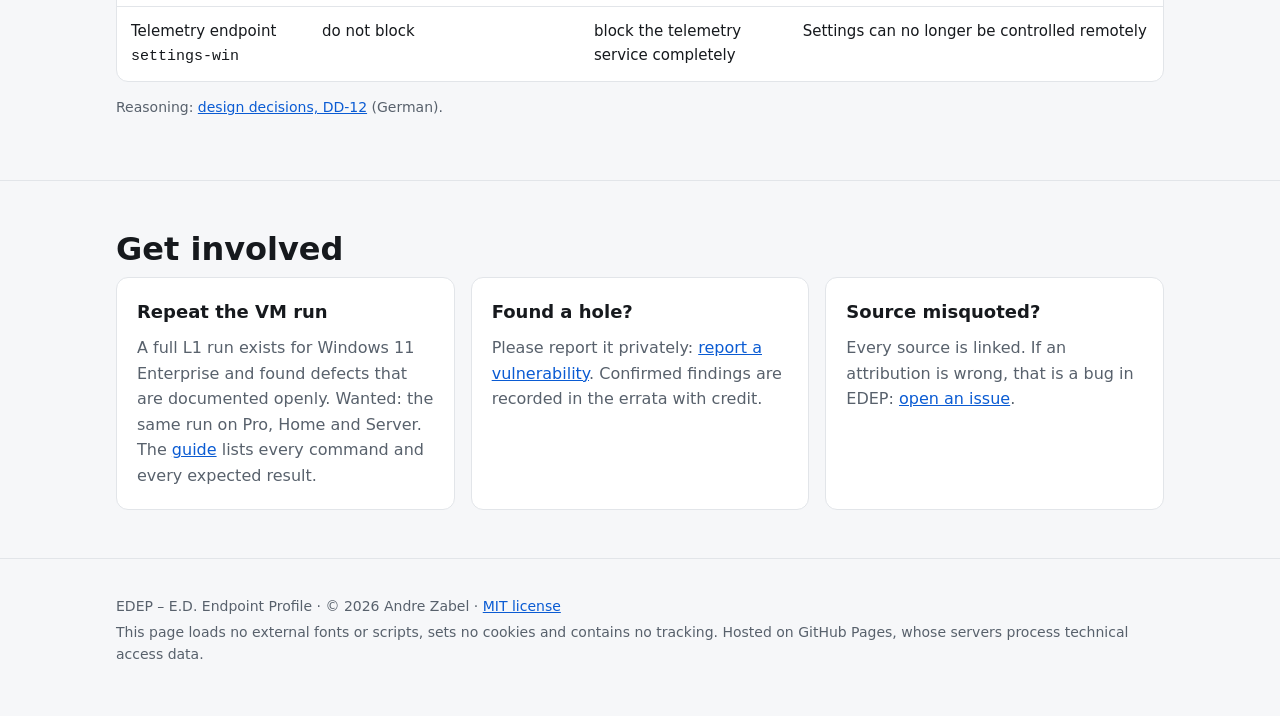
==== commit 9ccbd576: "Edge-Laden auf Pro bestätigt (E-93); Doku: Rücknahme bei mehreren Sicherungen in README, VERIFY-YOUR" ====
--- a/site/en/index.html
+++ b/site/en/index.html
@@ -240,7 +240,7 @@
               href="https://github.com/AndreZ1971/E.L.L.A.-Defence-Endpoint/blob/main/docs/EVIDENCE.md"
               ><b data-check="evidence-open">8</b
               ><span
-                >of <span data-check="evidence-total">74</span> pieces of
+                >of <span data-check="evidence-total">75</span> pieces of
                 evidence still open</span
               ></a
             >
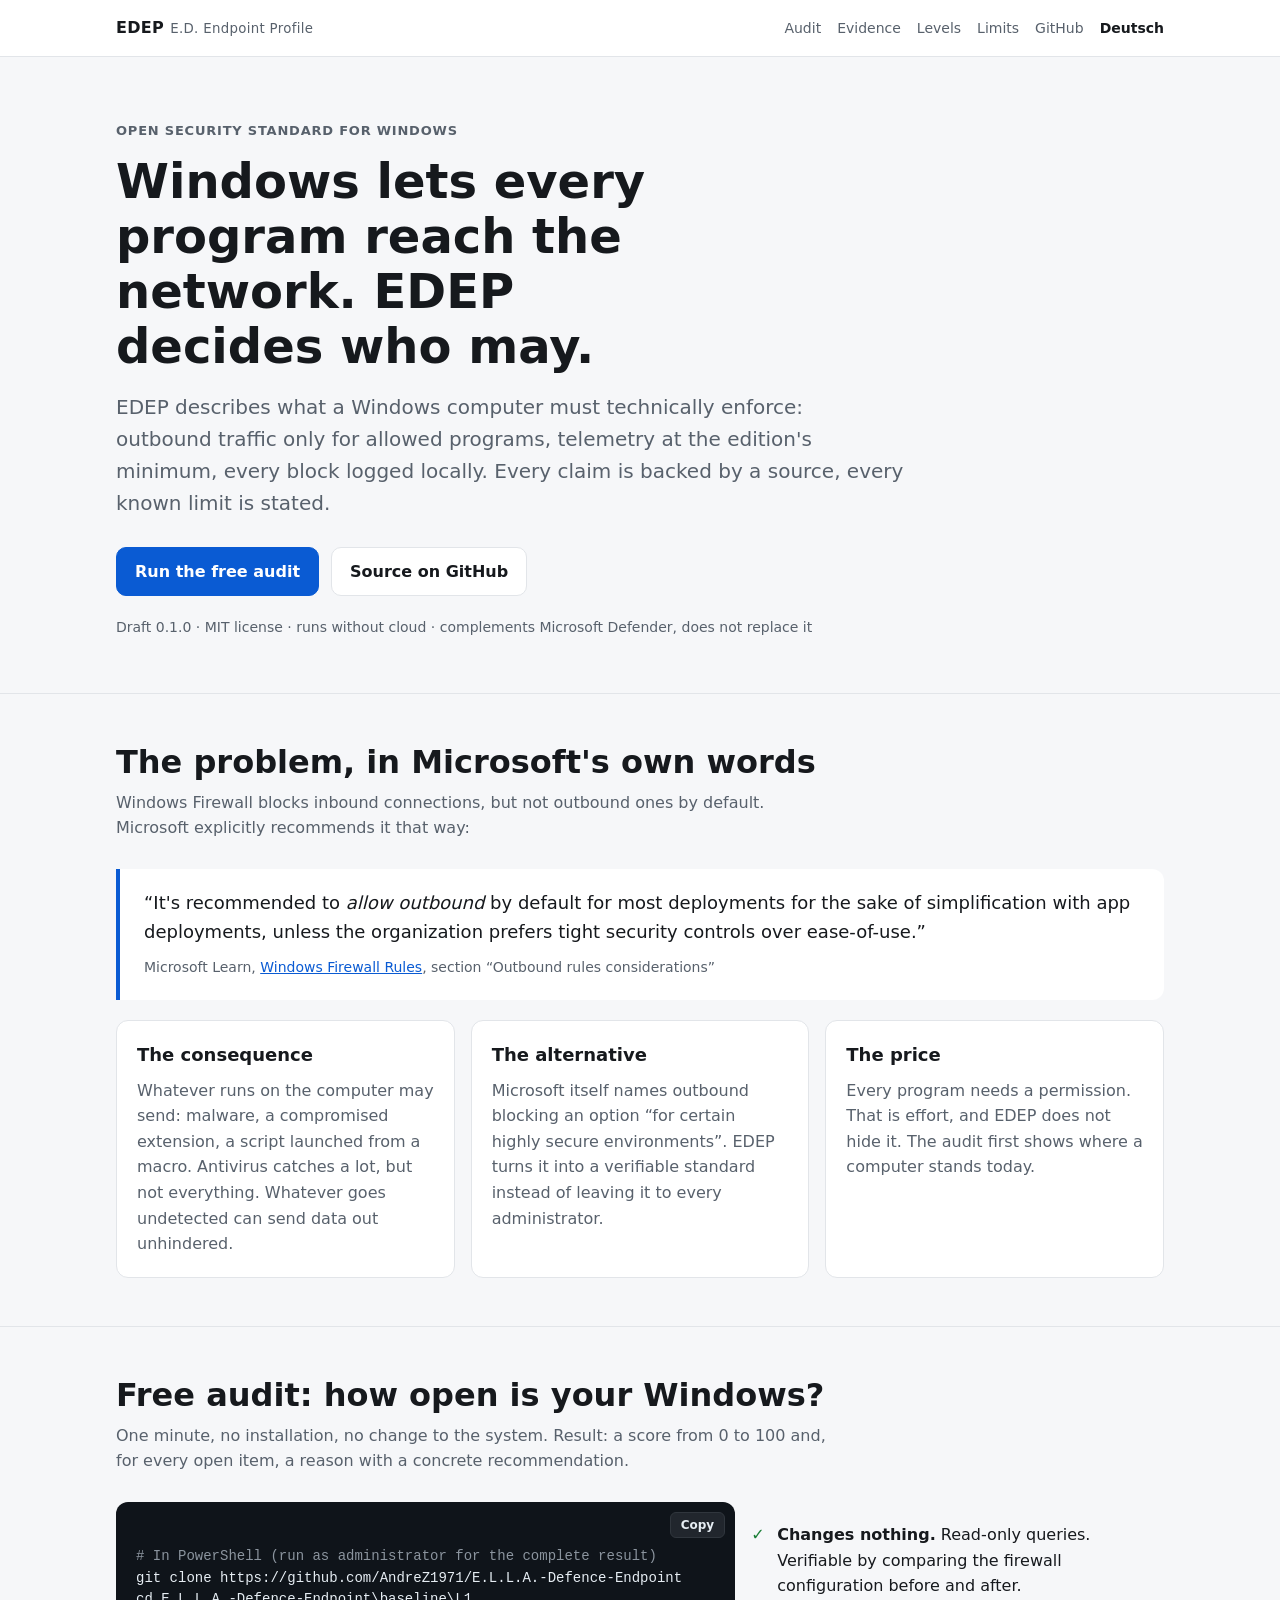
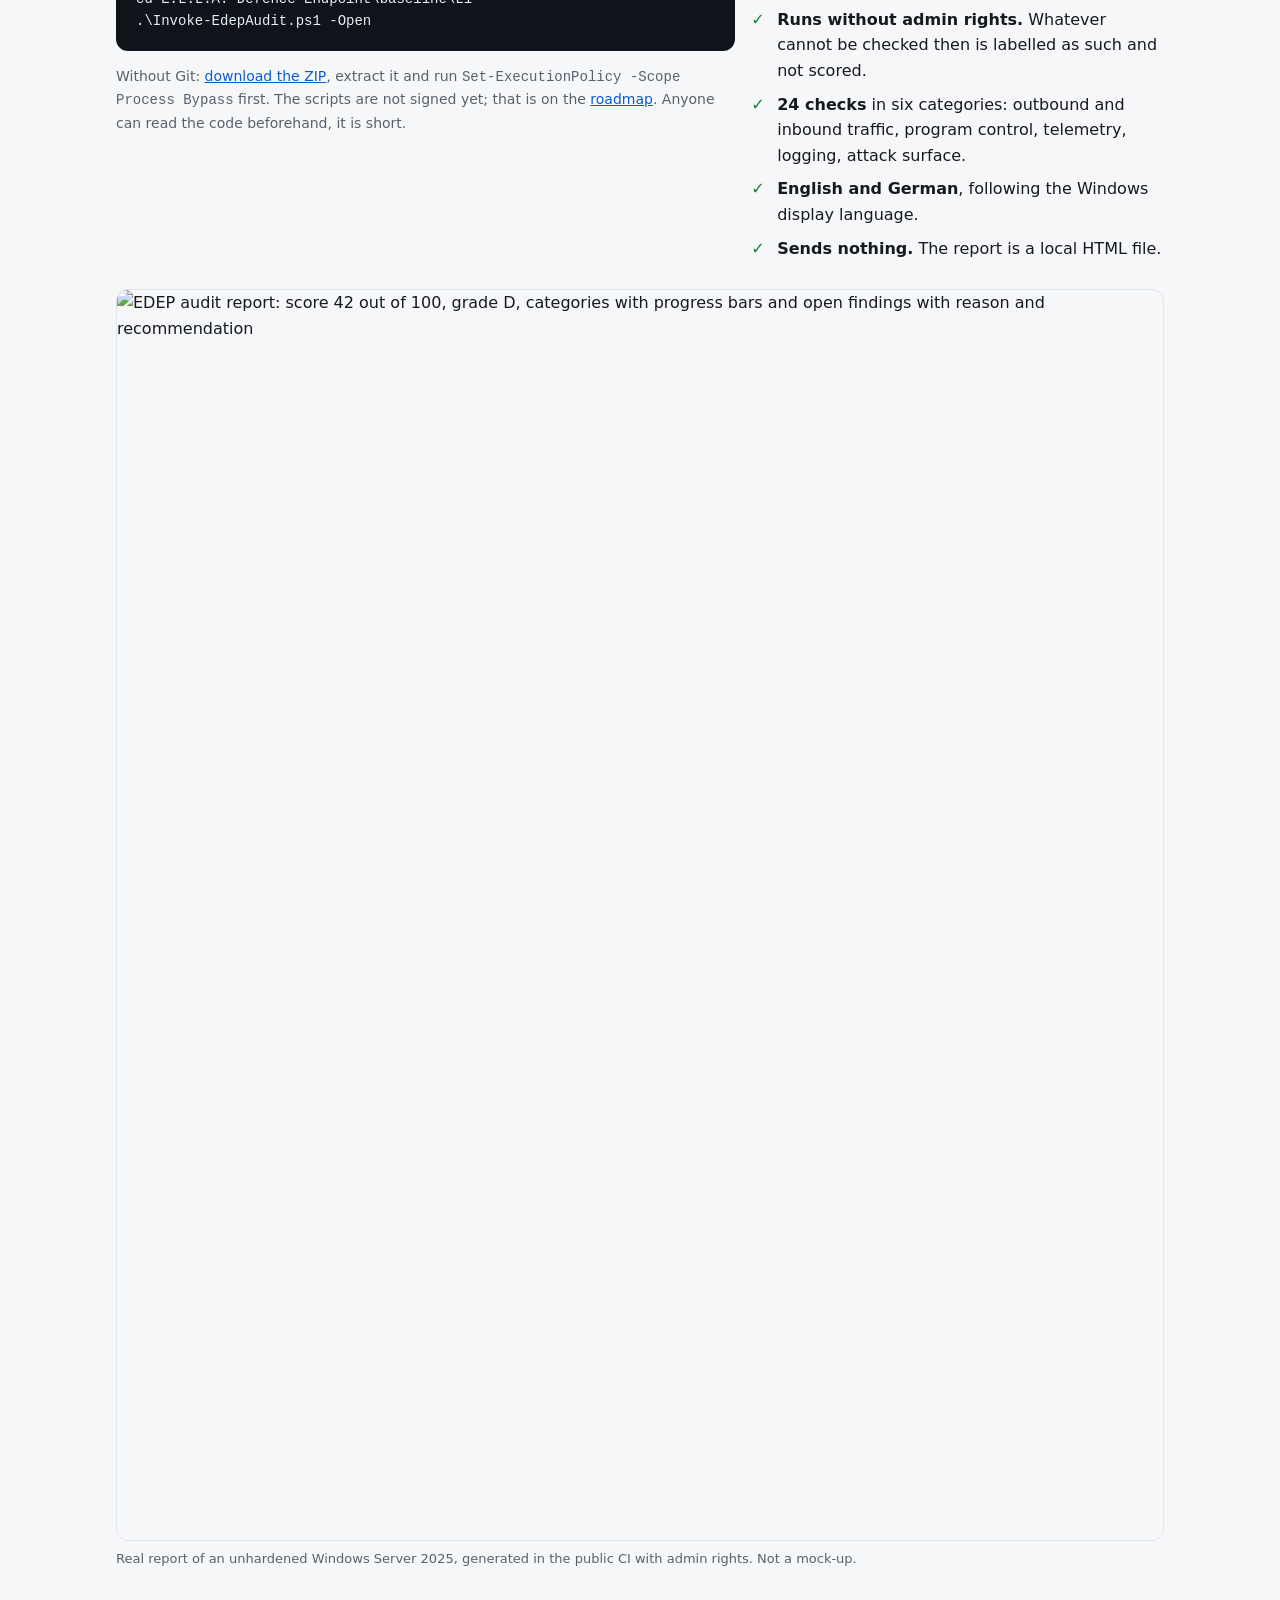
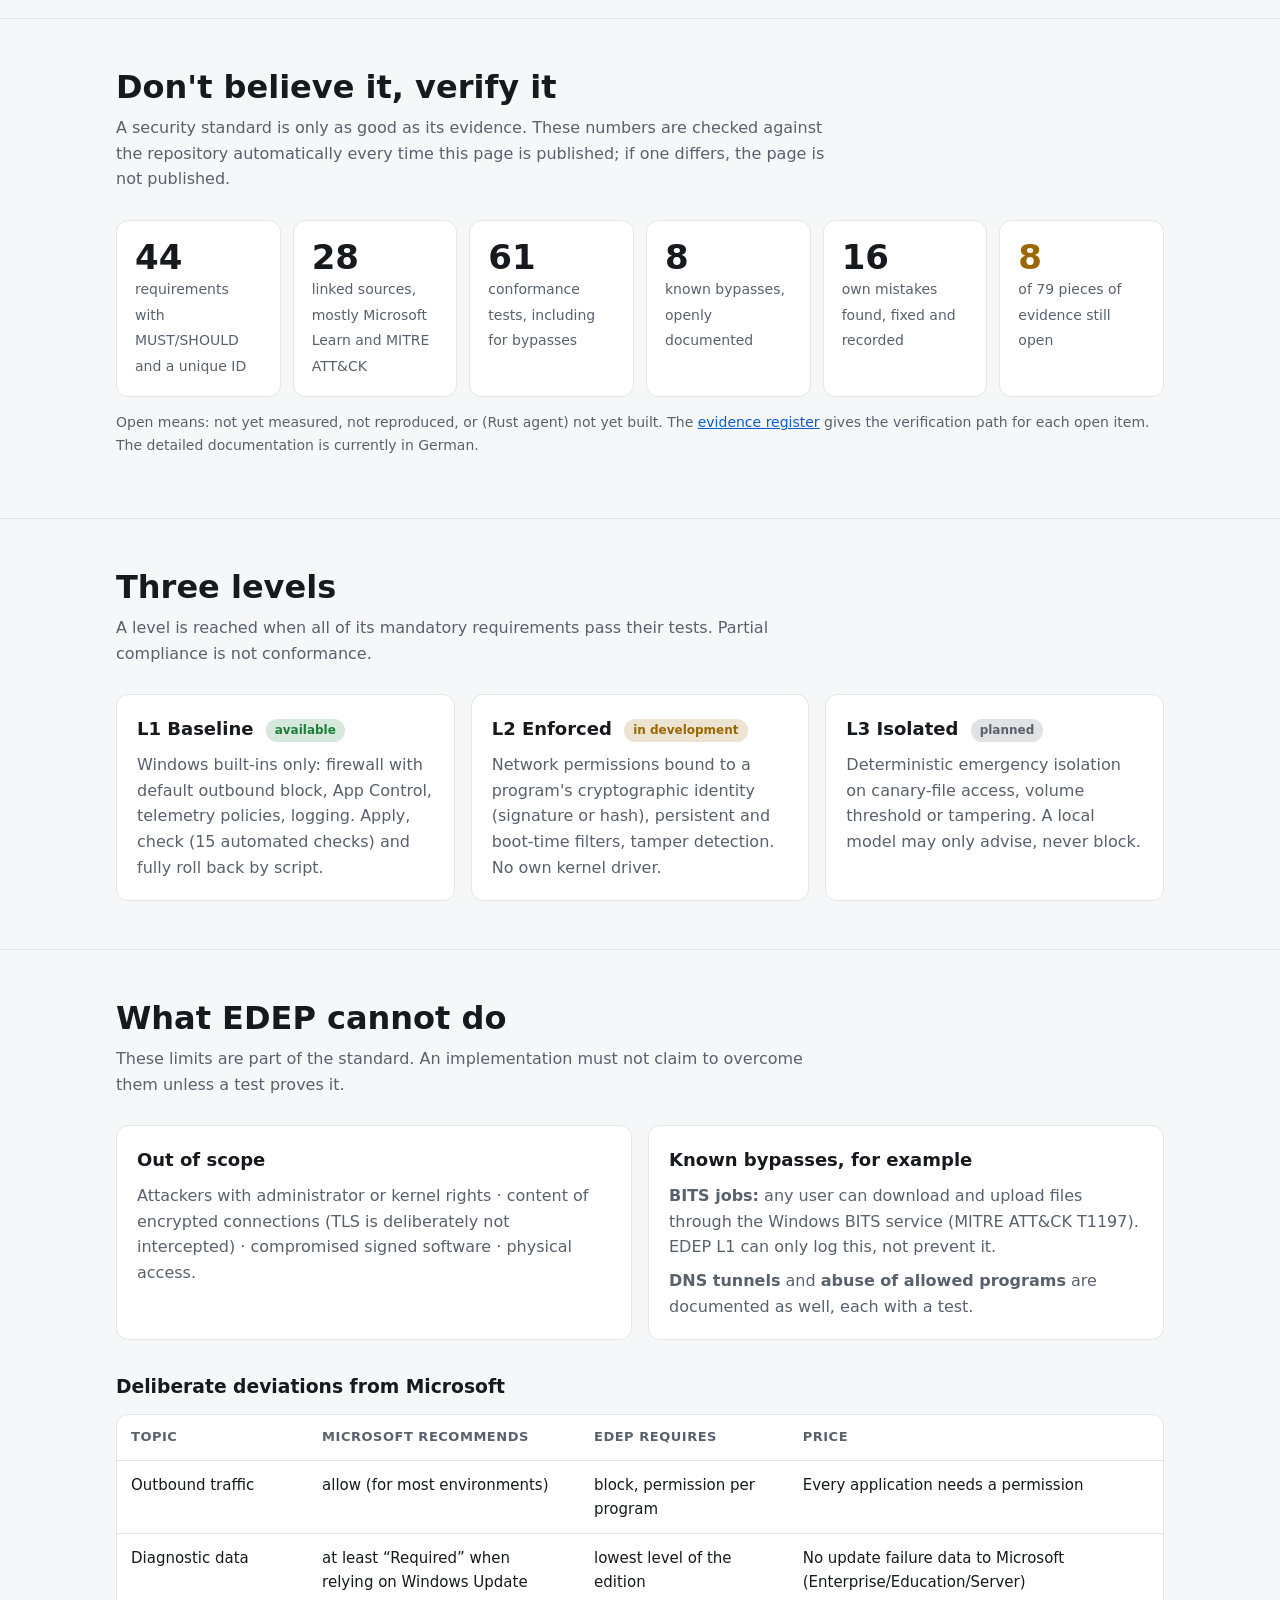
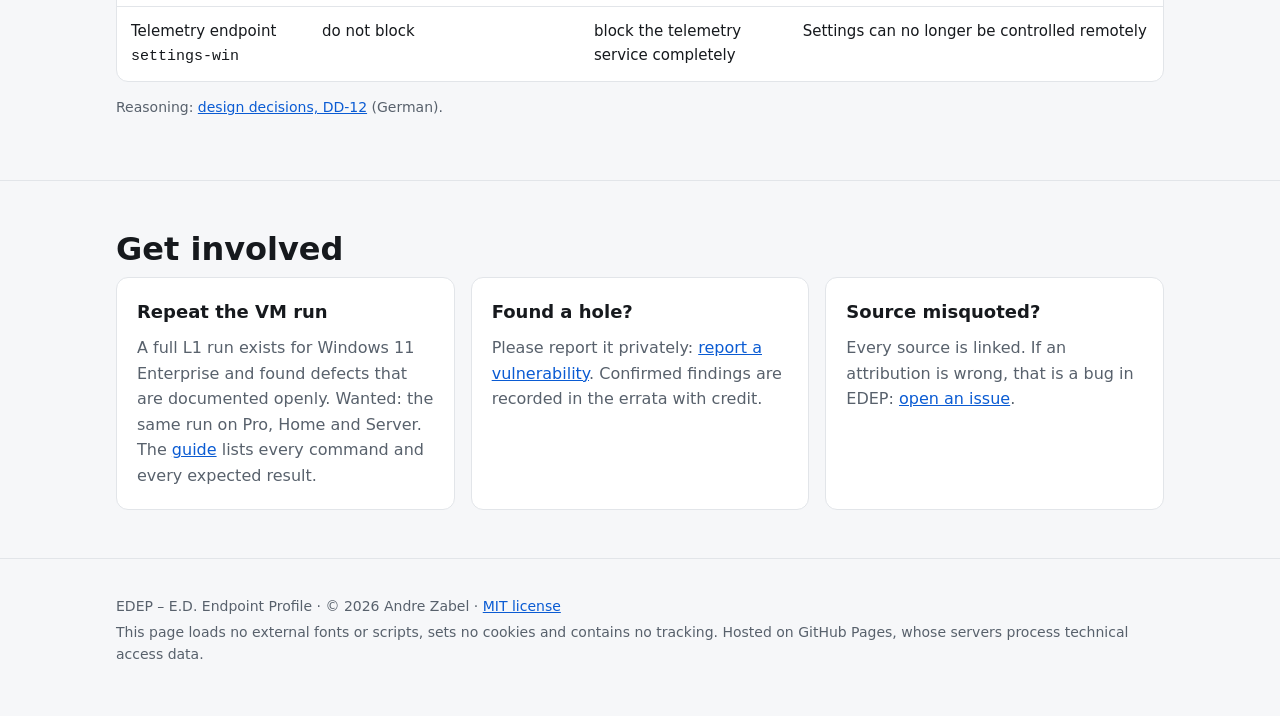
==== commit ad201a80: "Windows 11 Home gemessen (E-94 bis E-96); Installer prüft die App-Control-Vorlage vor dem ersten Ein" ====
--- a/site/en/index.html
+++ b/site/en/index.html
@@ -240,7 +240,7 @@
               href="https://github.com/AndreZ1971/E.L.L.A.-Defence-Endpoint/blob/main/docs/EVIDENCE.md"
               ><b data-check="evidence-open">8</b
               ><span
-                >of <span data-check="evidence-total">75</span> pieces of
+                >of <span data-check="evidence-total">79</span> pieces of
                 evidence still open</span
               ></a
             >
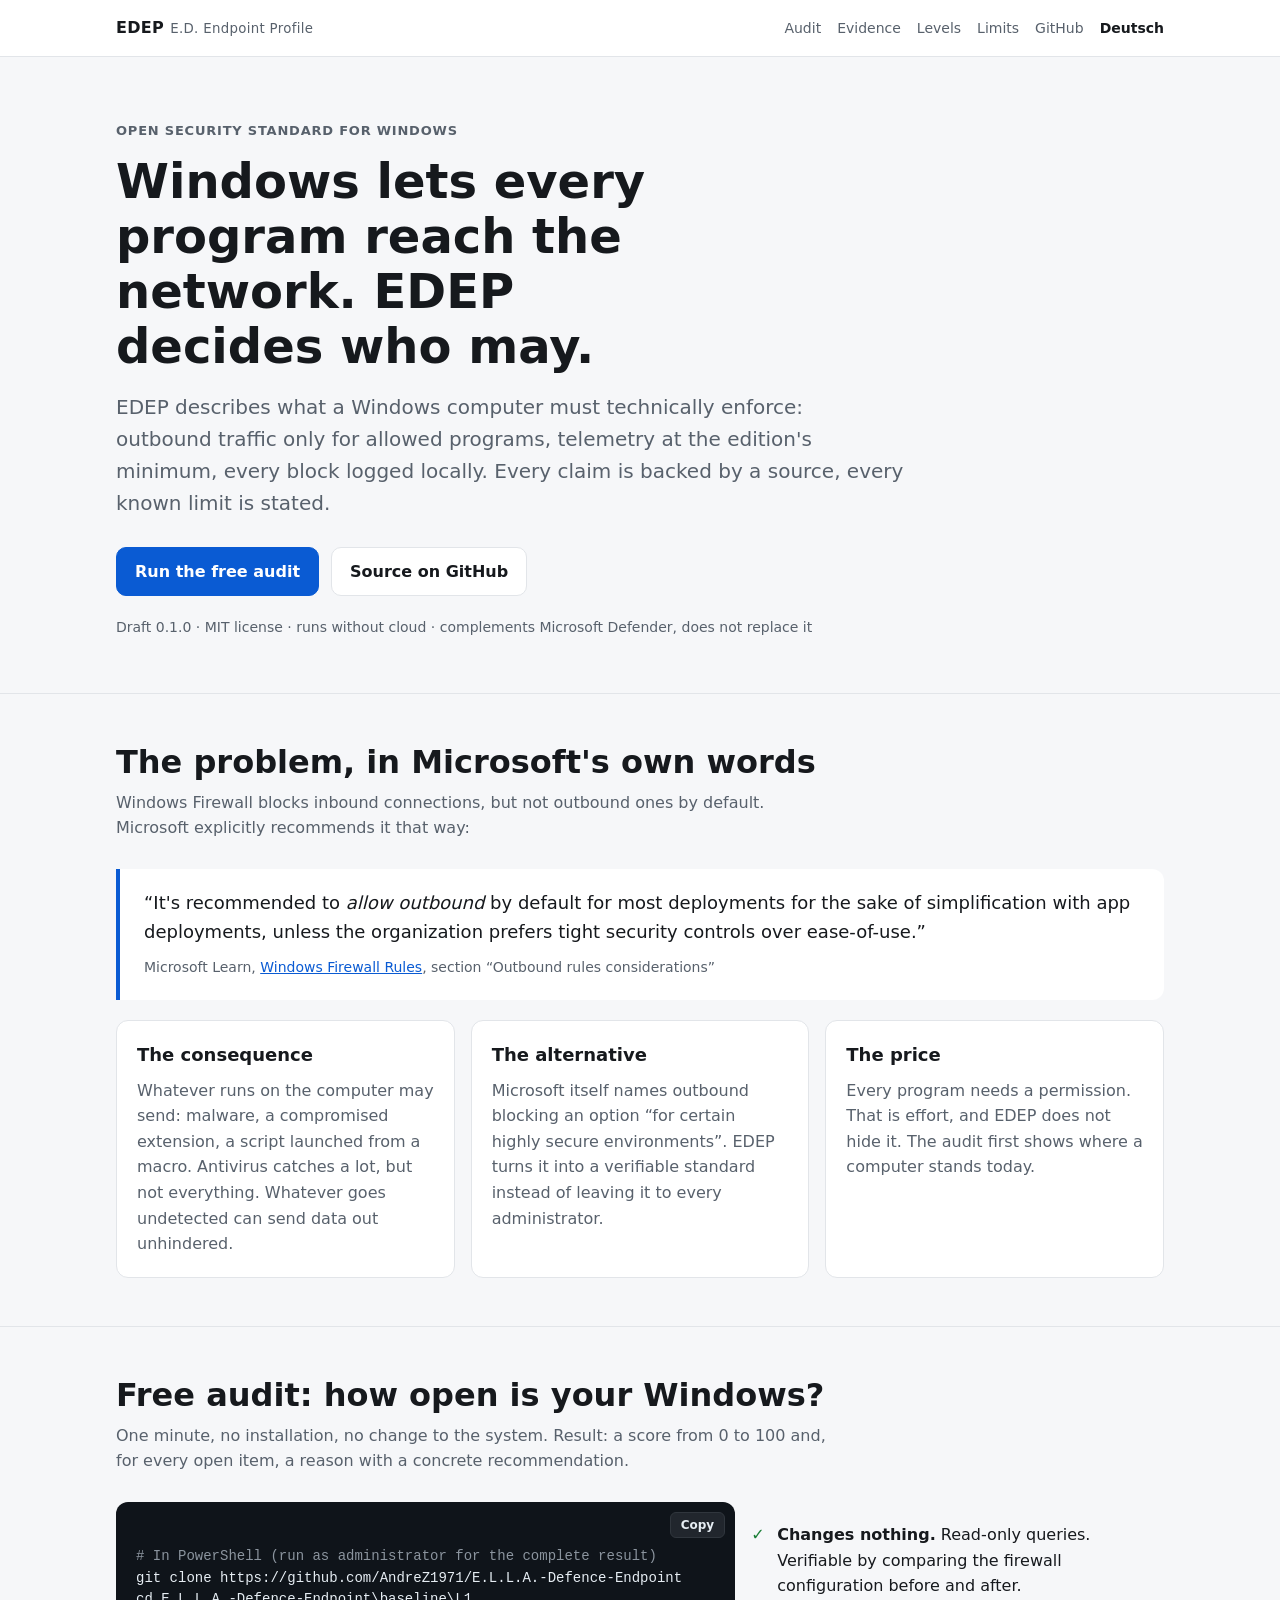
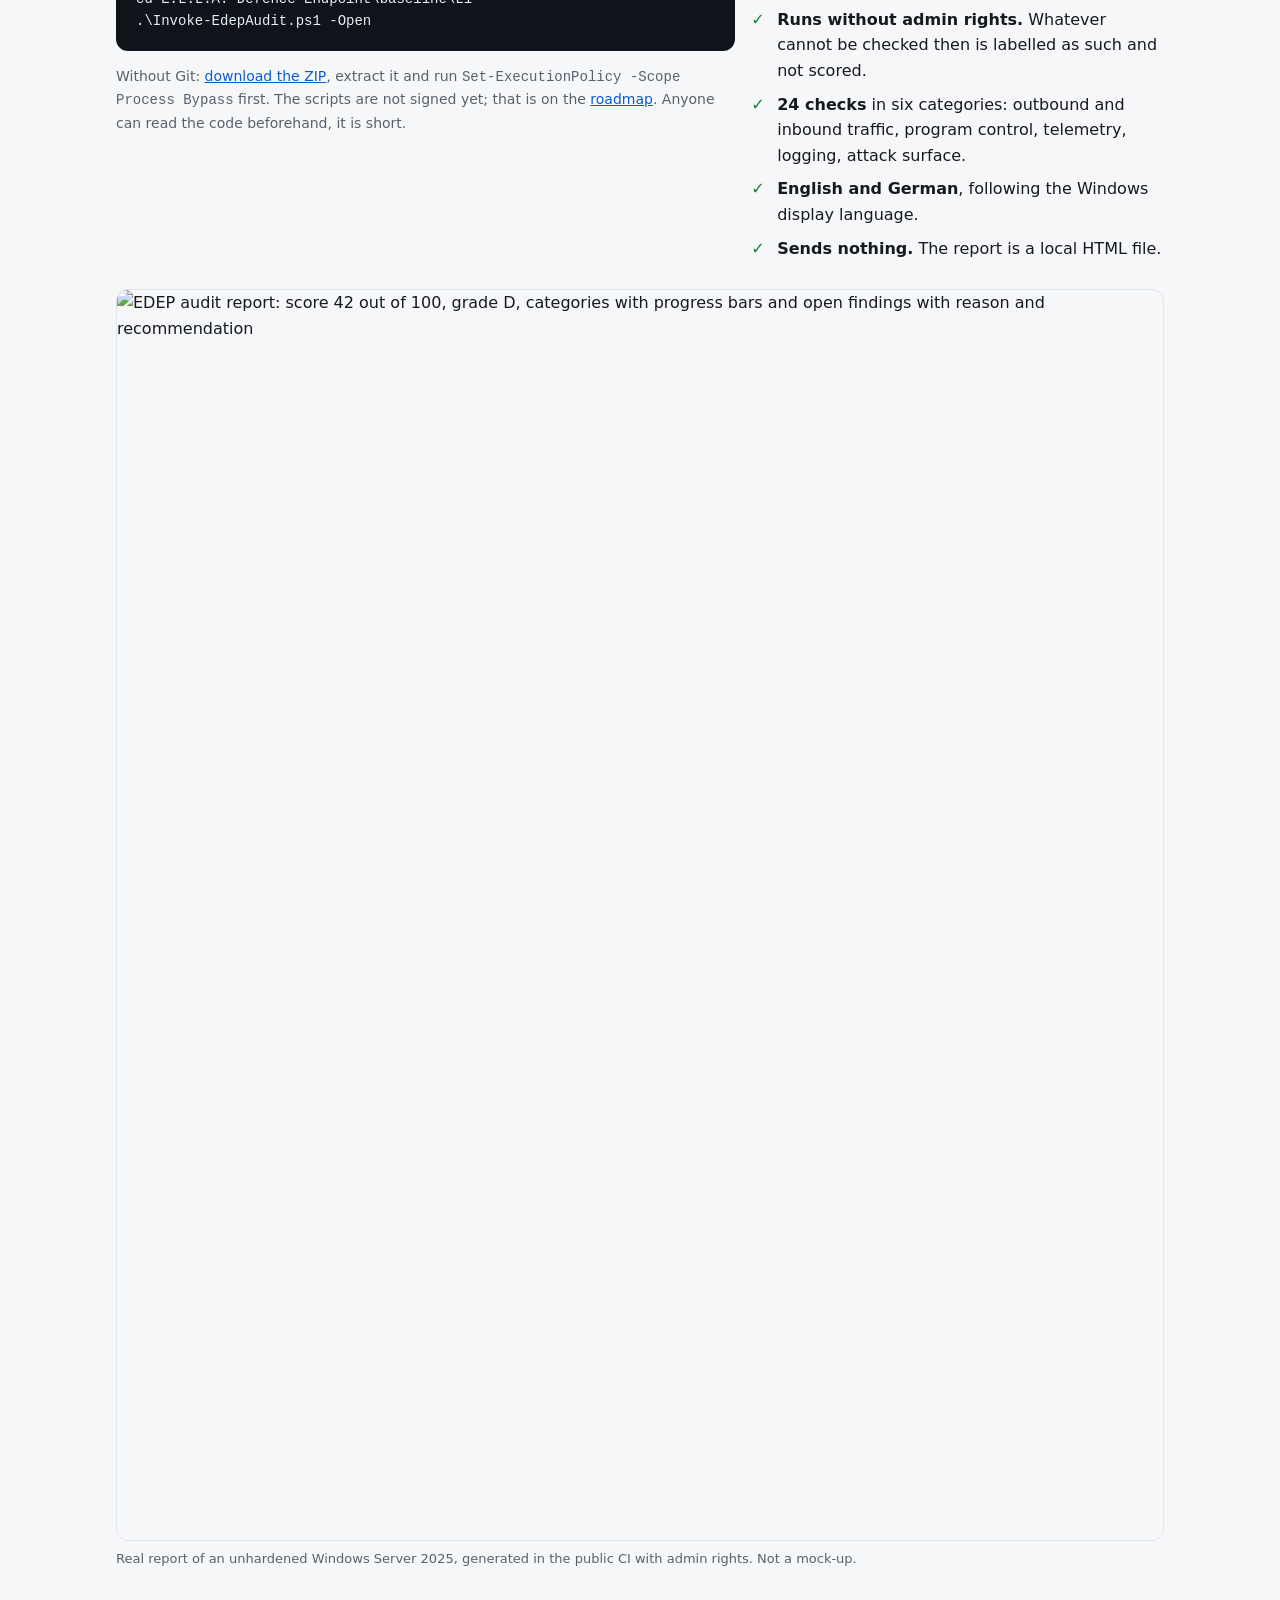
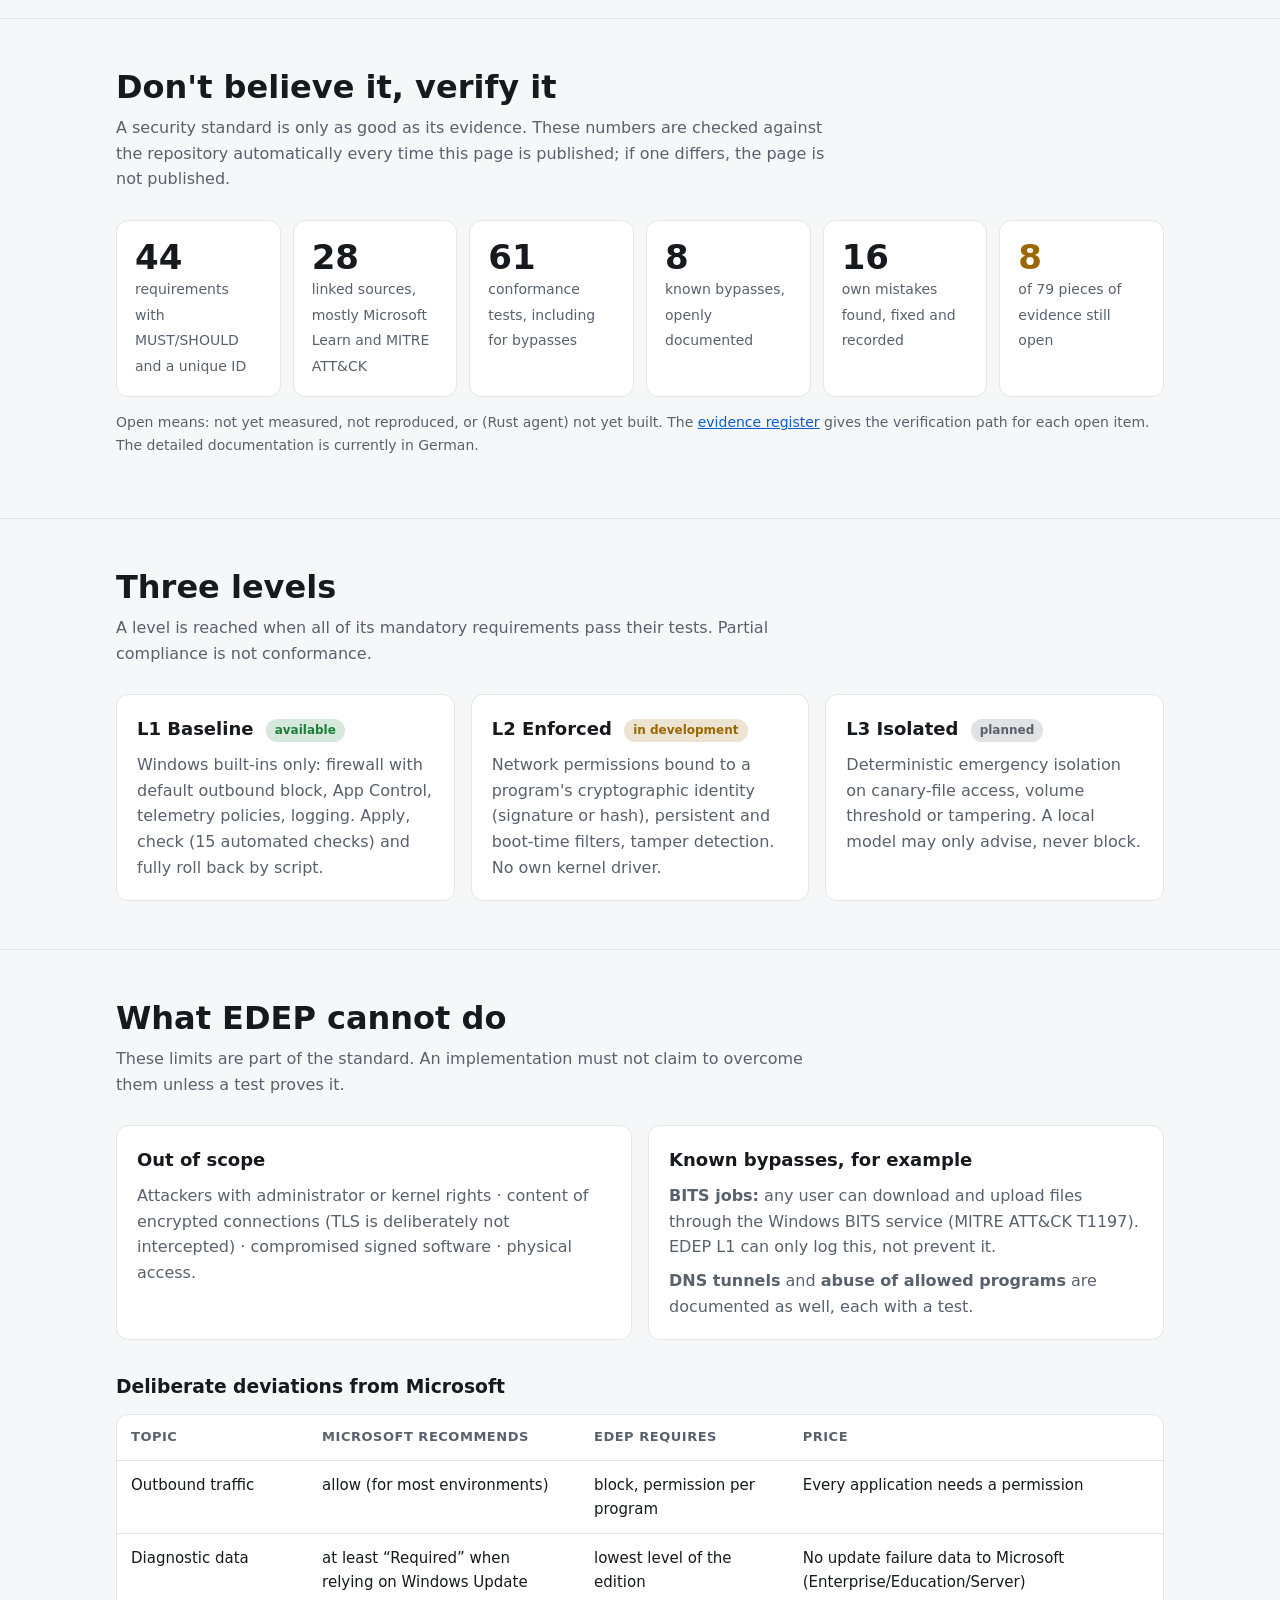
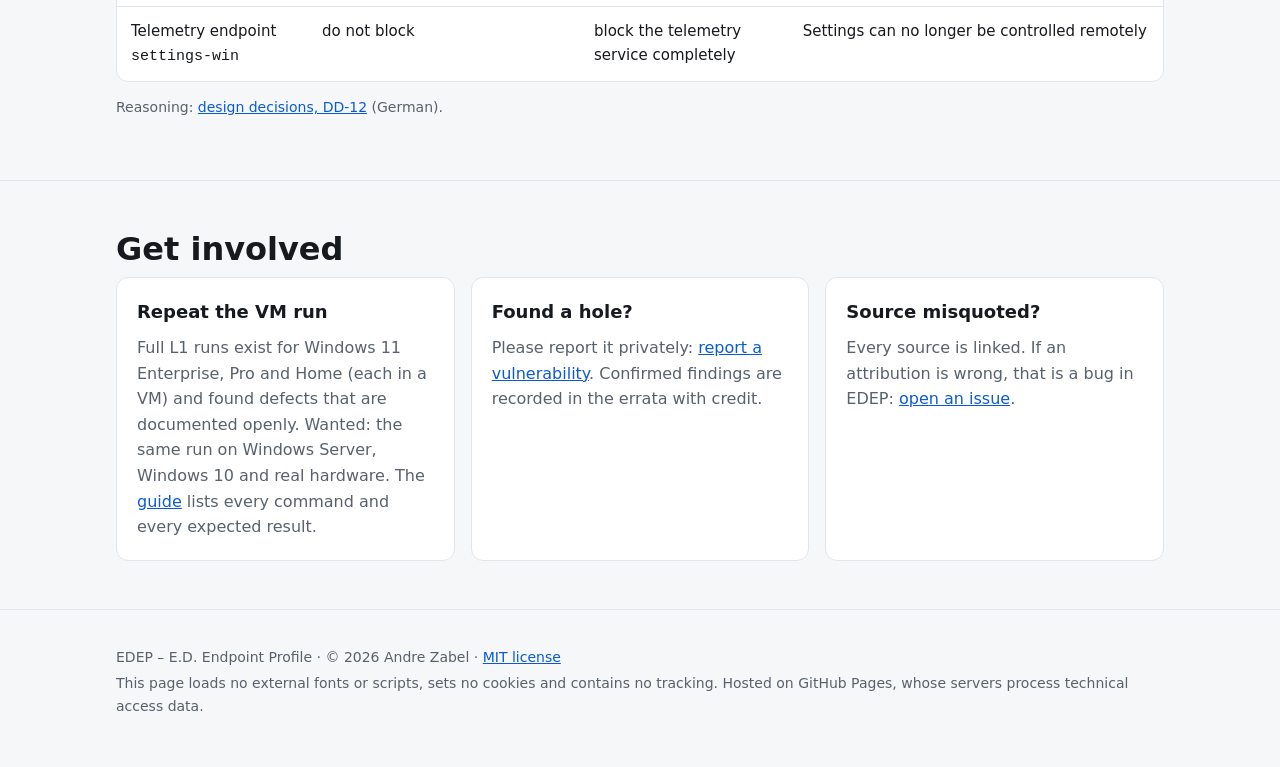
==== commit 42277468: "Doku auf den Stand vom 2026-10-10: Statuszeile der READMEs, Seiten (gemessene Editionen, gesuchte Wi" ====
--- a/site/en/index.html
+++ b/site/en/index.html
@@ -383,9 +383,9 @@
             <div class="card">
               <h3>Repeat the VM run</h3>
               <p>
-                A full L1 run exists for Windows 11 Enterprise and found defects that
-                are documented openly. Wanted: the same run on Pro, Home and
-                Server. The
+                Full L1 runs exist for Windows 11 Enterprise, Pro and Home (each in a
+                VM) and found defects that are documented openly. Wanted: the same
+                run on Windows Server, Windows 10 and real hardware. The
                 <a
                   href="https://github.com/AndreZ1971/E.L.L.A.-Defence-Endpoint/blob/main/docs/VERIFY-YOURSELF.md"
                   >guide</a
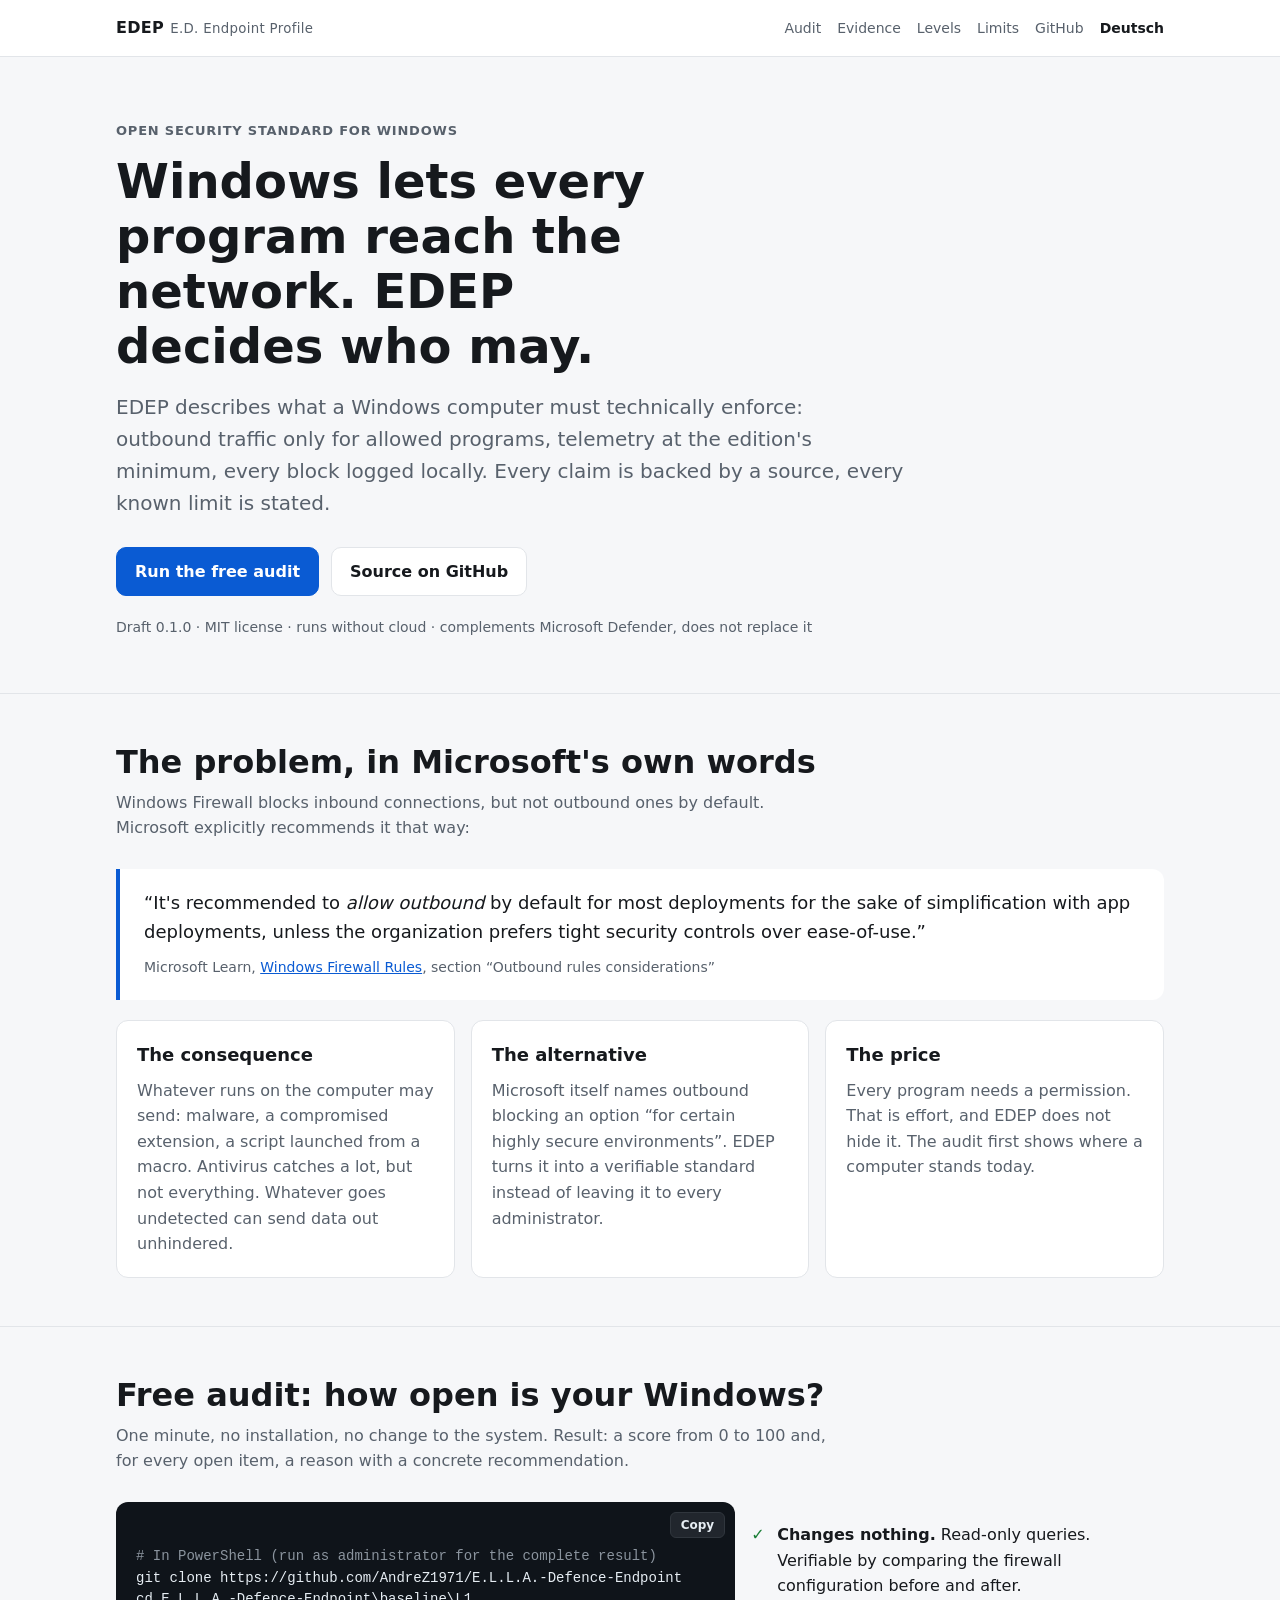
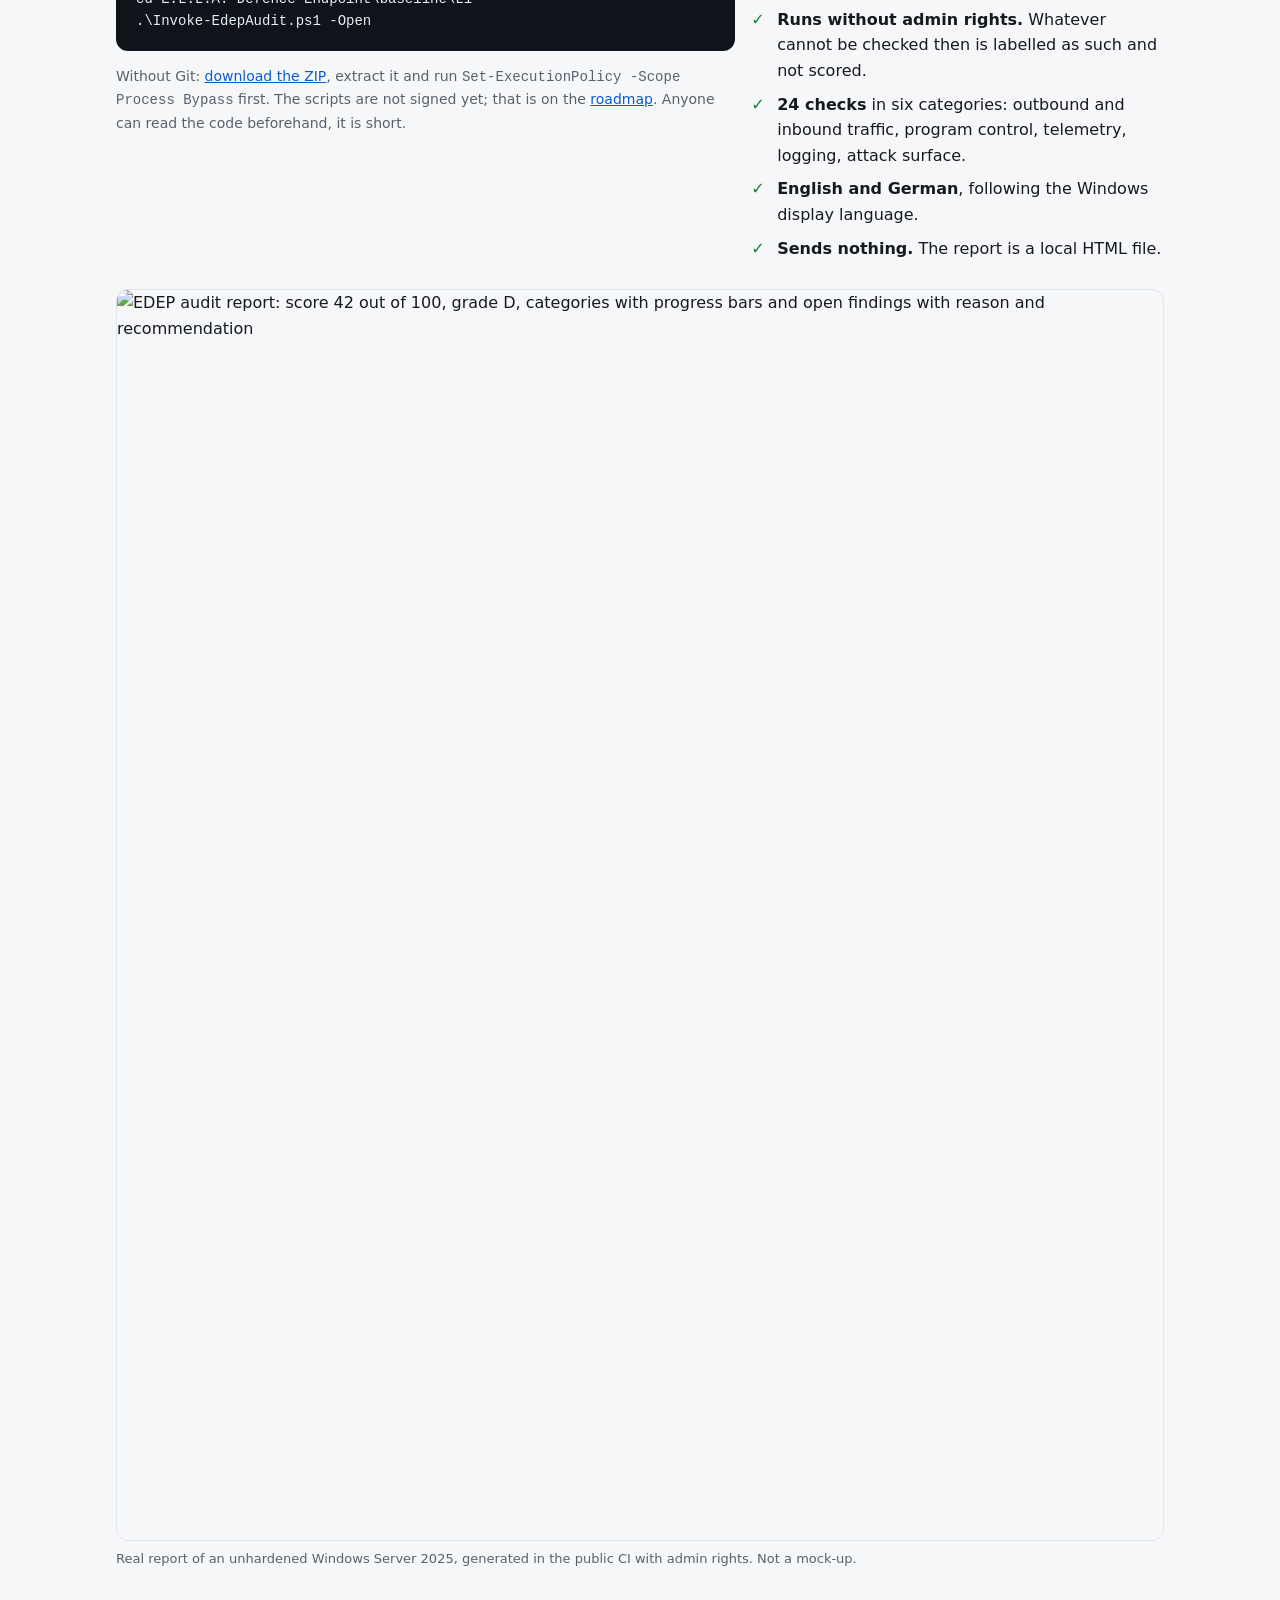
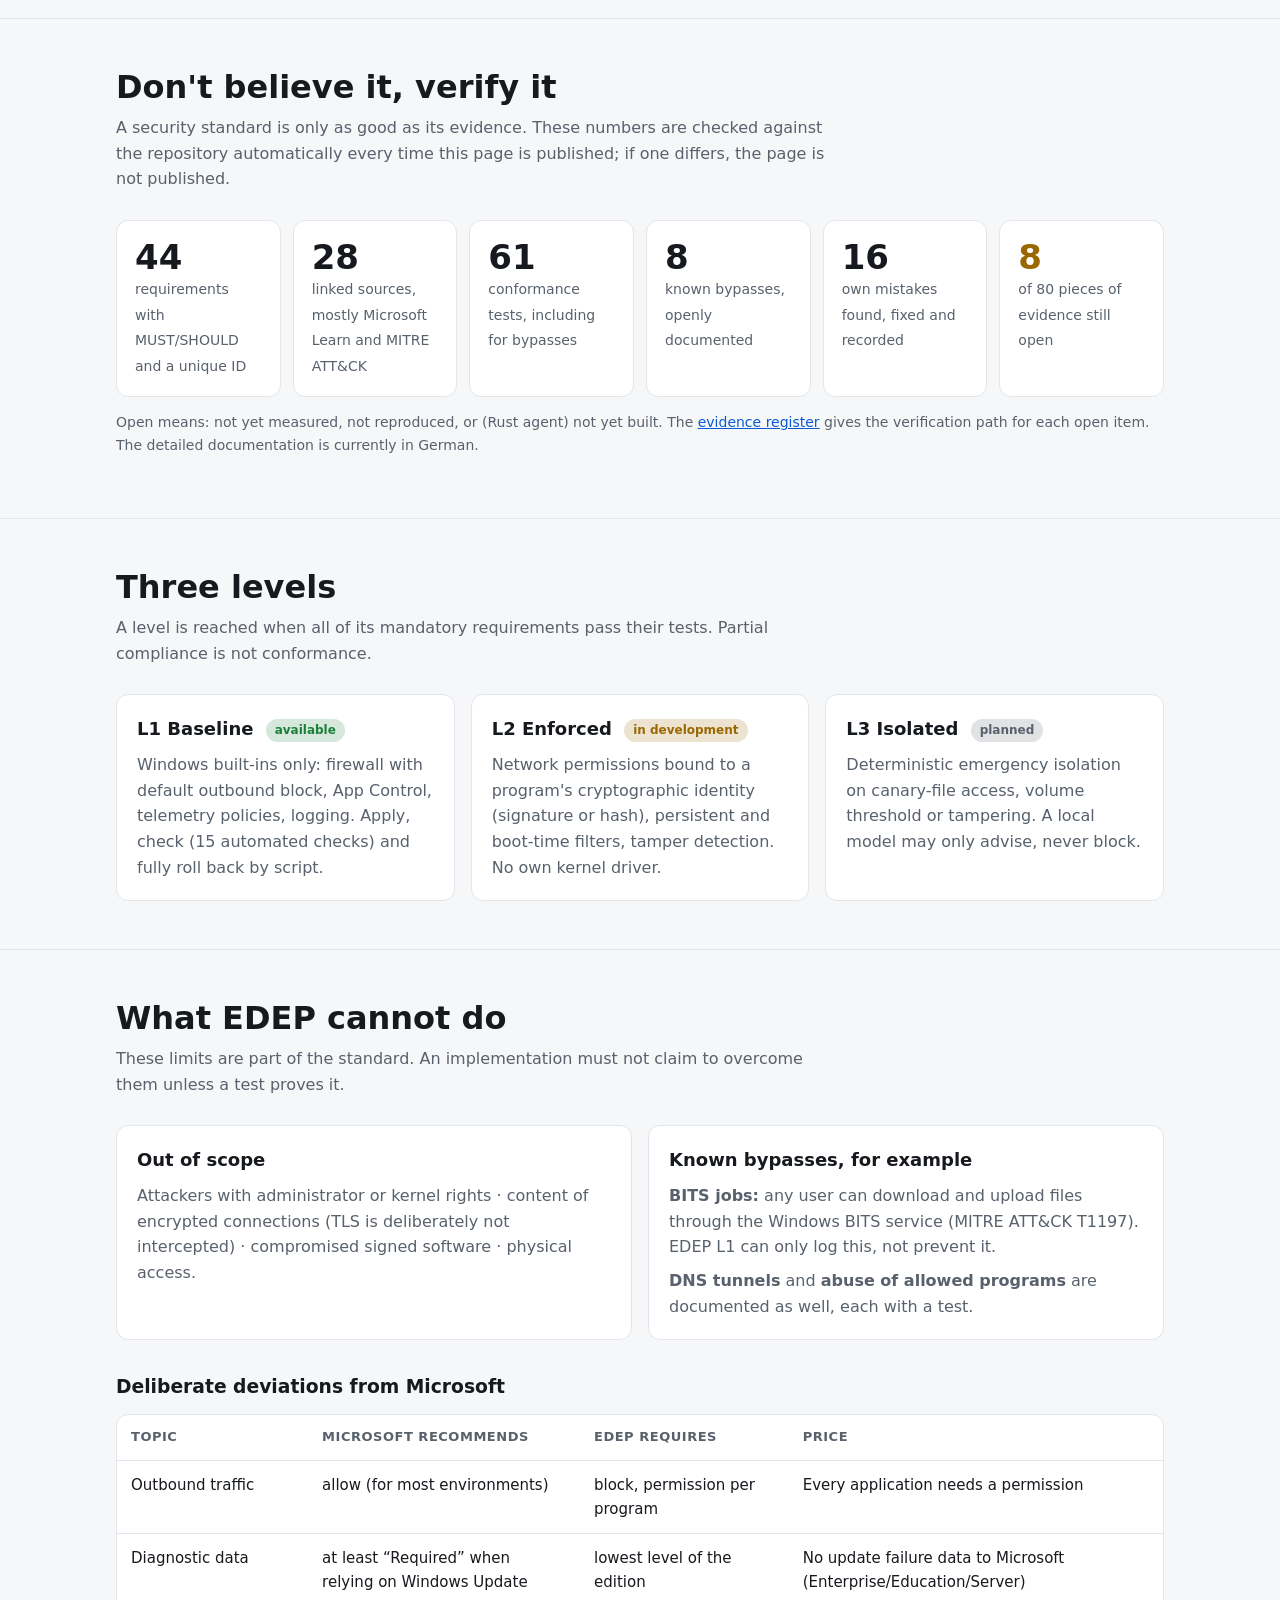
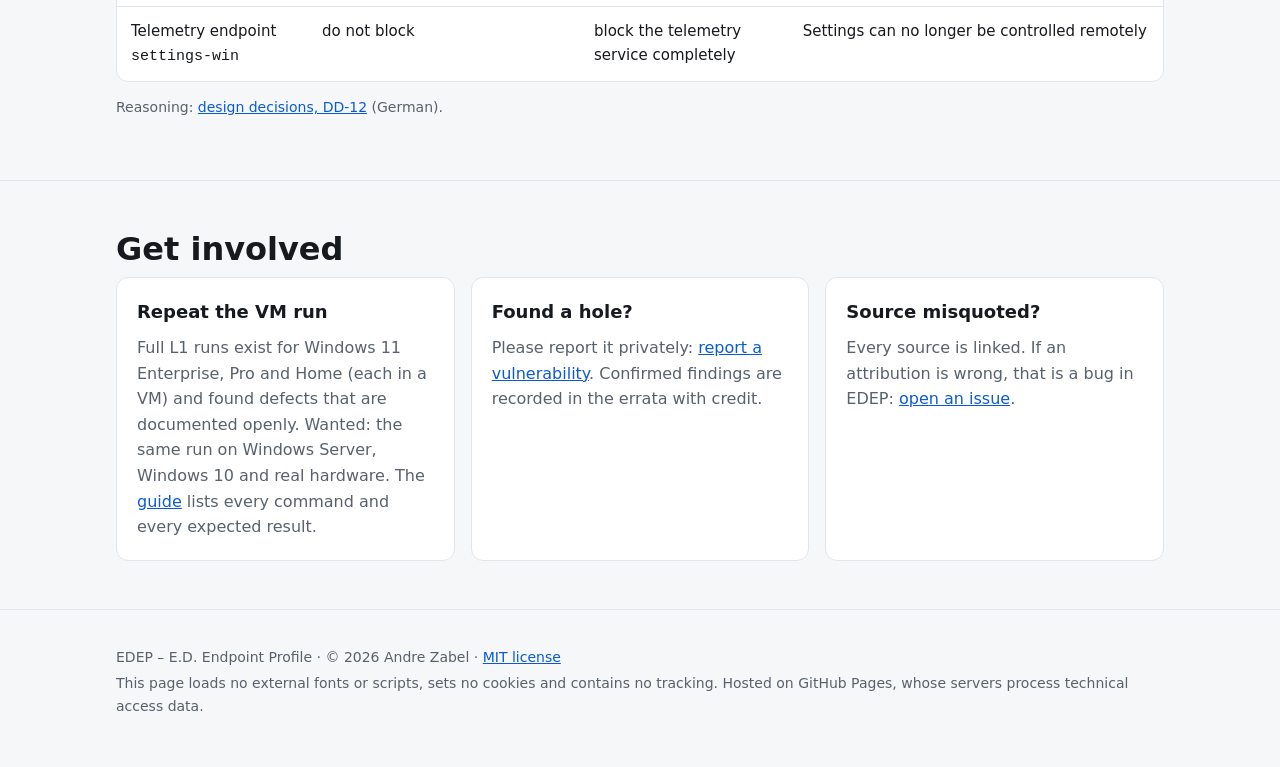
==== commit 7c250e82: "Stufe Destructive: Gesamtzahl der erlaubenden Firewallregeln zählt im Vergleich nicht mehr (E-98); G" ====
--- a/site/en/index.html
+++ b/site/en/index.html
@@ -240,7 +240,7 @@
               href="https://github.com/AndreZ1971/E.L.L.A.-Defence-Endpoint/blob/main/docs/EVIDENCE.md"
               ><b data-check="evidence-open">8</b
               ><span
-                >of <span data-check="evidence-total">79</span> pieces of
+                >of <span data-check="evidence-total">80</span> pieces of
                 evidence still open</span
               ></a
             >
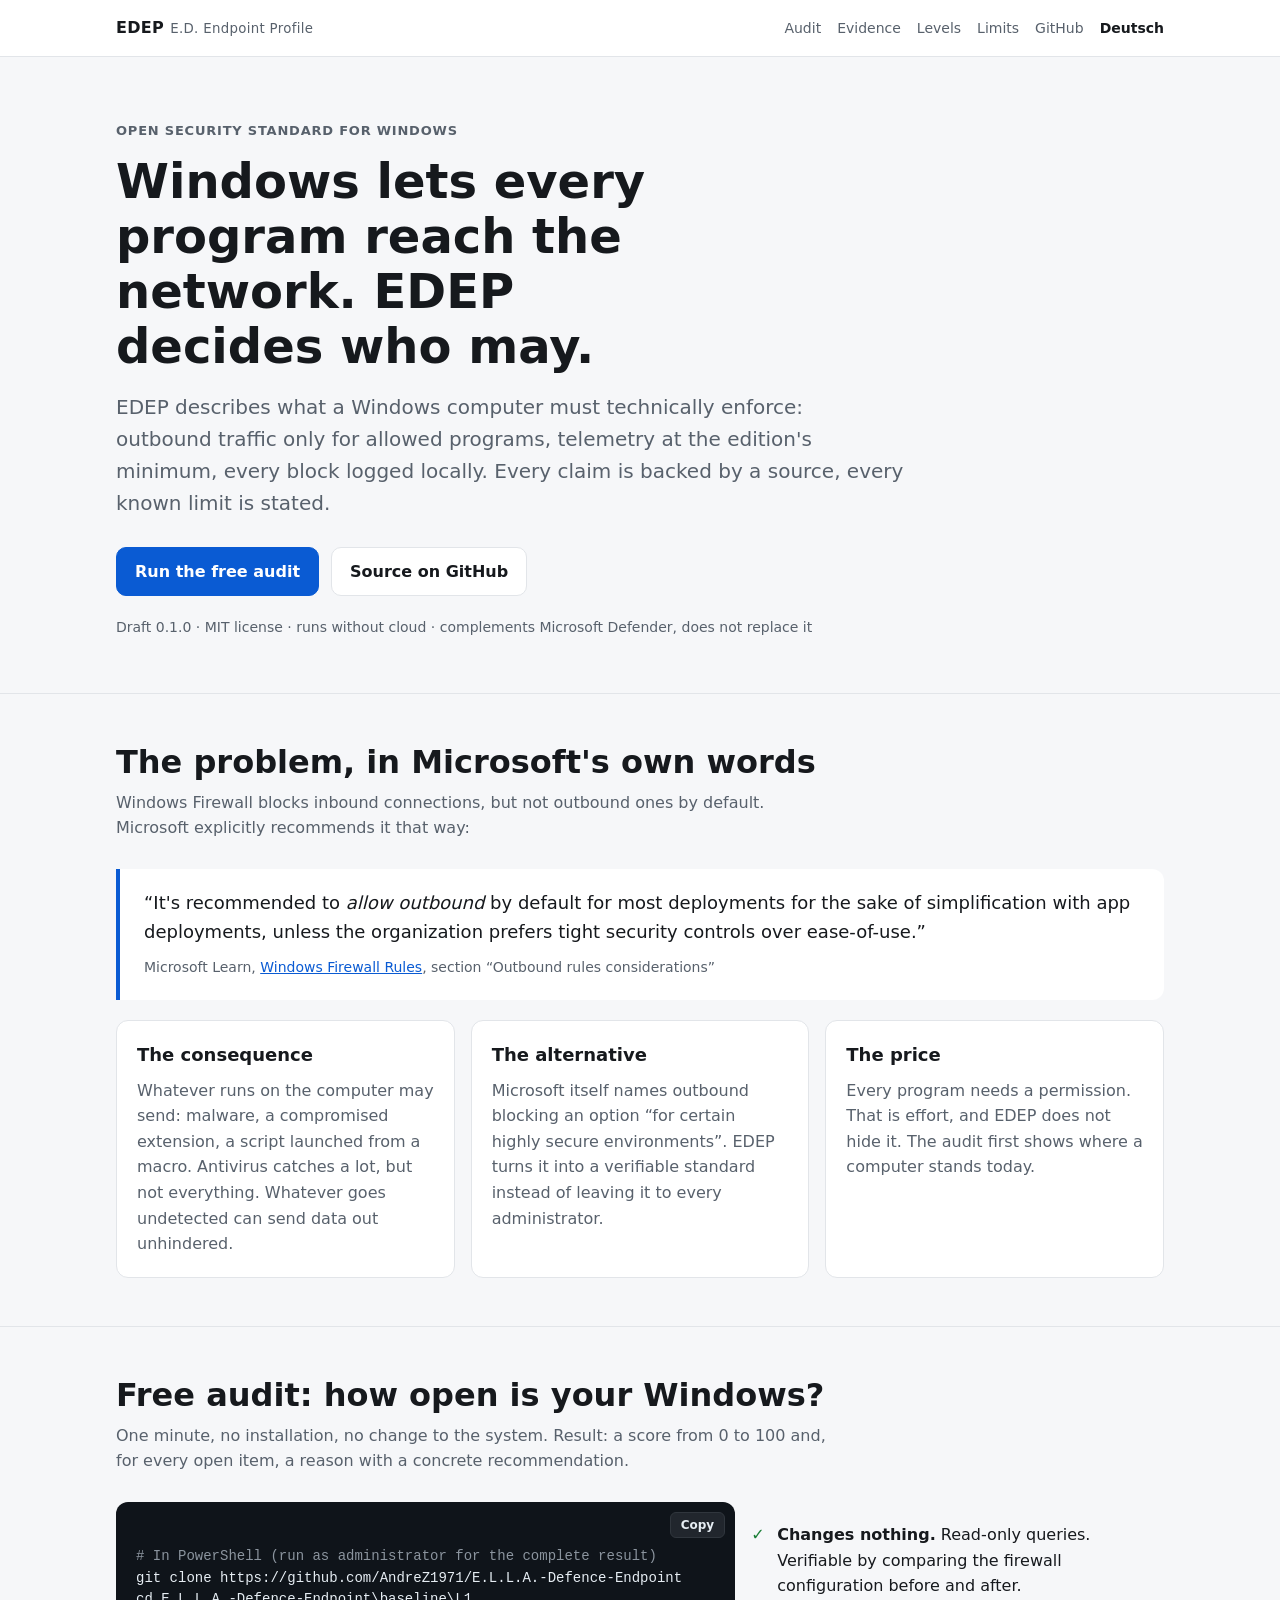
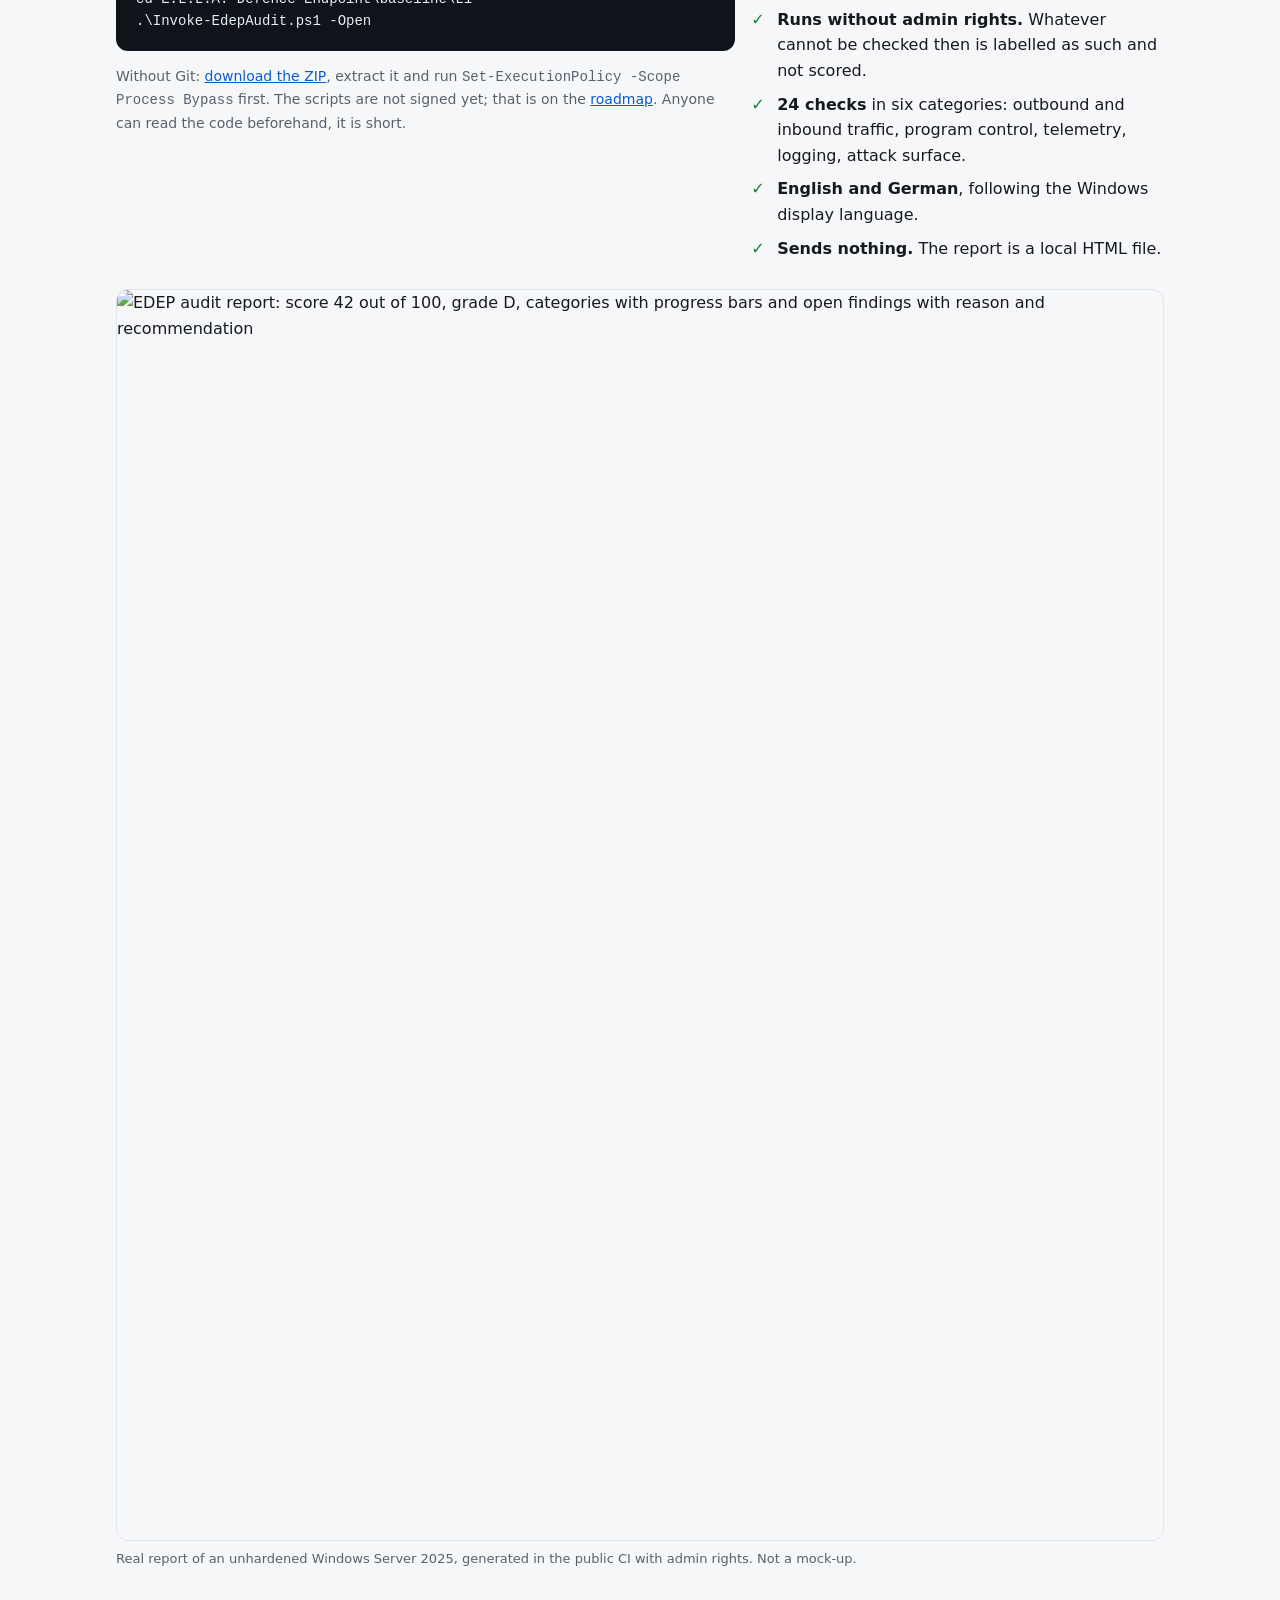
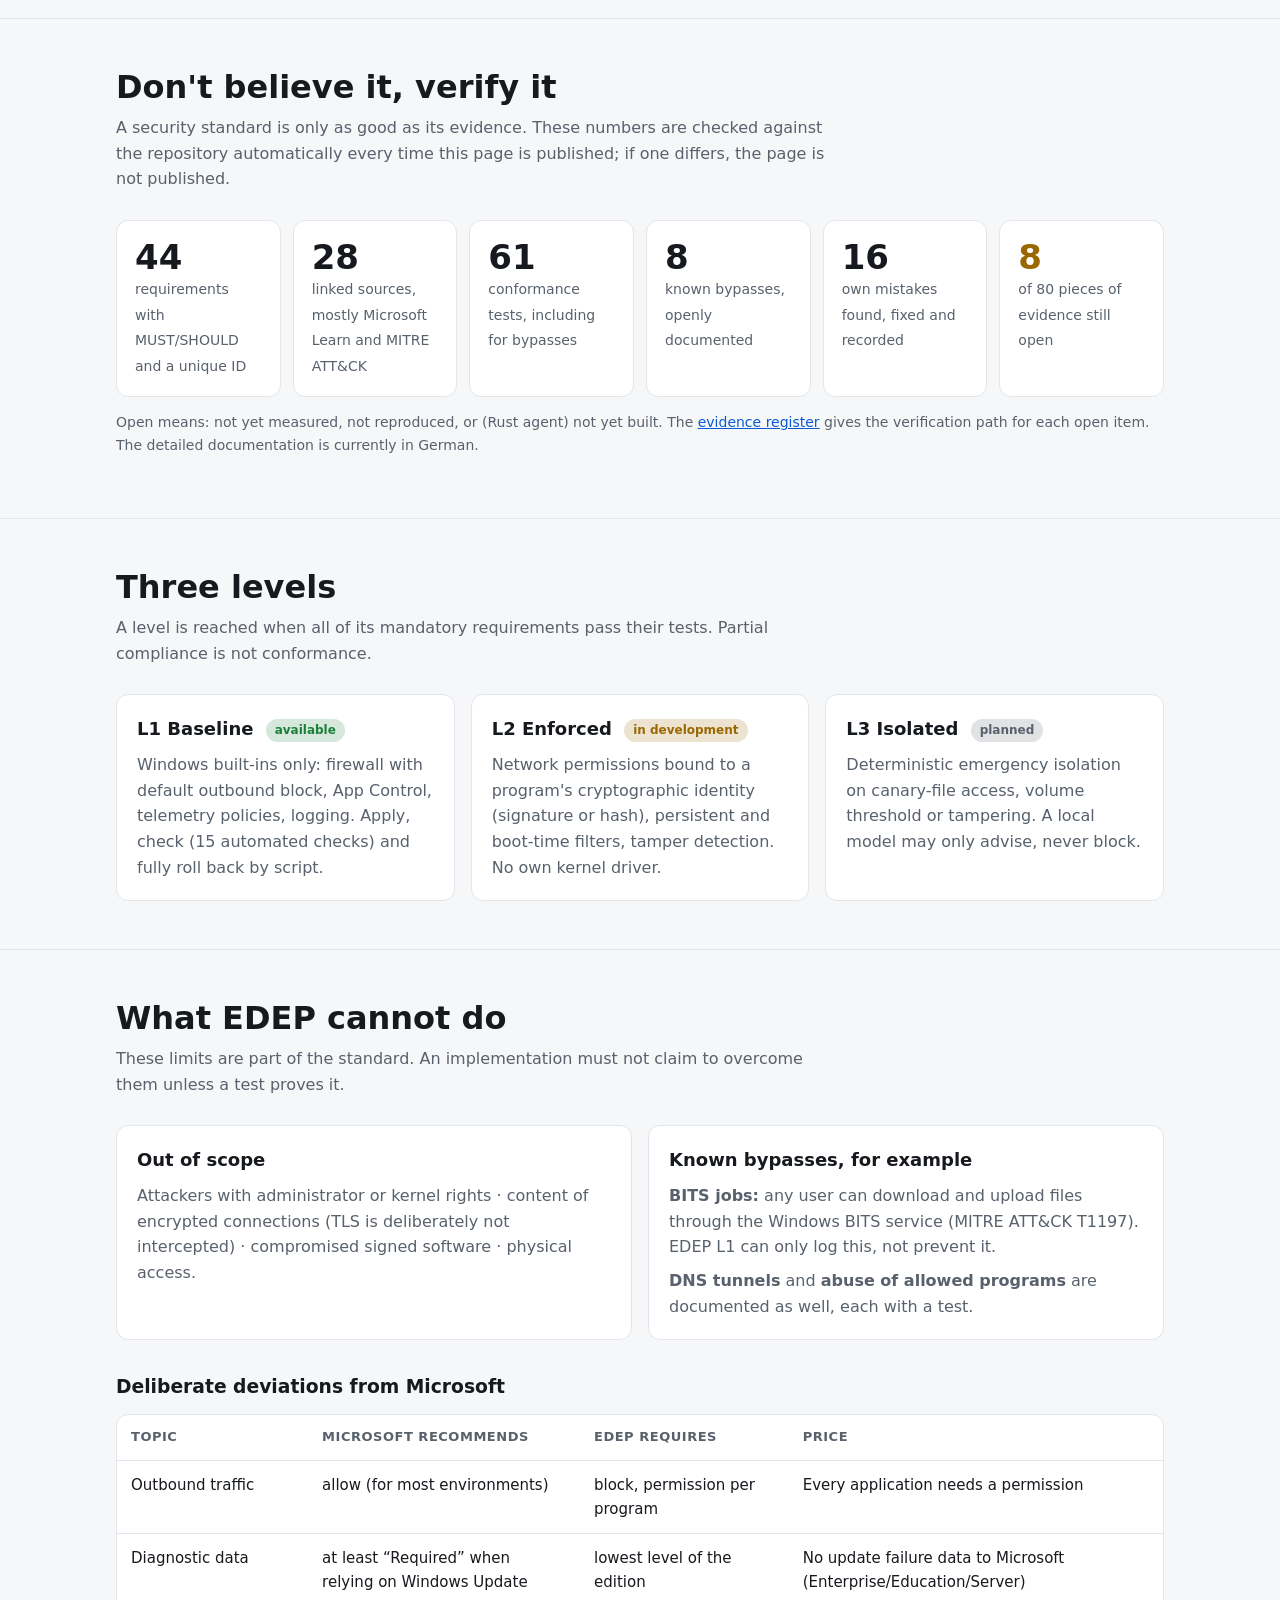
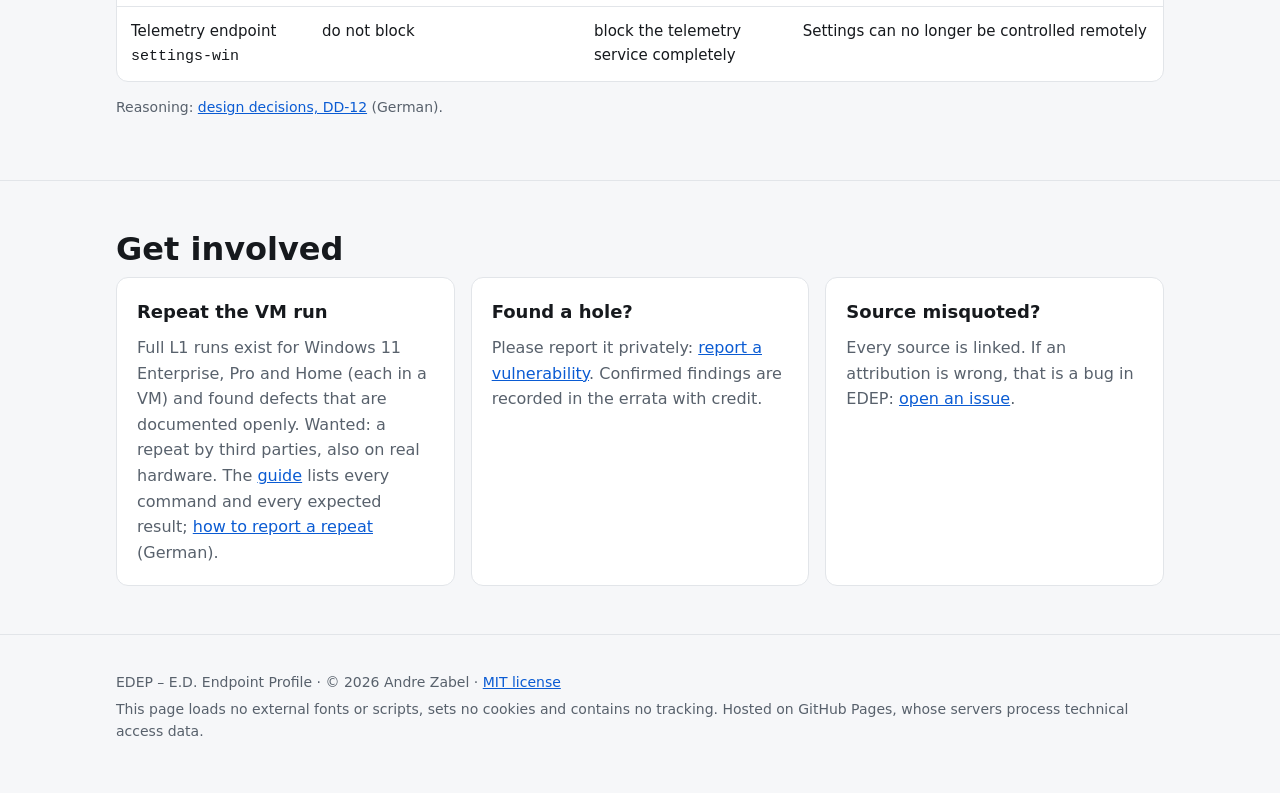
==== commit cb4cda76: "Wiederholung durch Dritte vorbereitet (WIEDERHOLUNG.md, Issue-Vorlage); Entwurf der Kriterien für 1." ====
--- a/site/en/index.html
+++ b/site/en/index.html
@@ -384,13 +384,18 @@
               <h3>Repeat the VM run</h3>
               <p>
                 Full L1 runs exist for Windows 11 Enterprise, Pro and Home (each in a
-                VM) and found defects that are documented openly. Wanted: the same
-                run on Windows Server, Windows 10 and real hardware. The
+                VM) and found defects that are documented openly. Wanted: a repeat
+                by third parties, also on real hardware. The
                 <a
                   href="https://github.com/AndreZ1971/E.L.L.A.-Defence-Endpoint/blob/main/docs/VERIFY-YOURSELF.md"
                   >guide</a
                 >
-                lists every command and every expected result.
+                lists every command and every expected result;
+                <a
+                  href="https://github.com/AndreZ1971/E.L.L.A.-Defence-Endpoint/blob/main/docs/WIEDERHOLUNG.md"
+                  >how to report a repeat</a
+                >
+                (German).
               </p>
             </div>
             <div class="card">
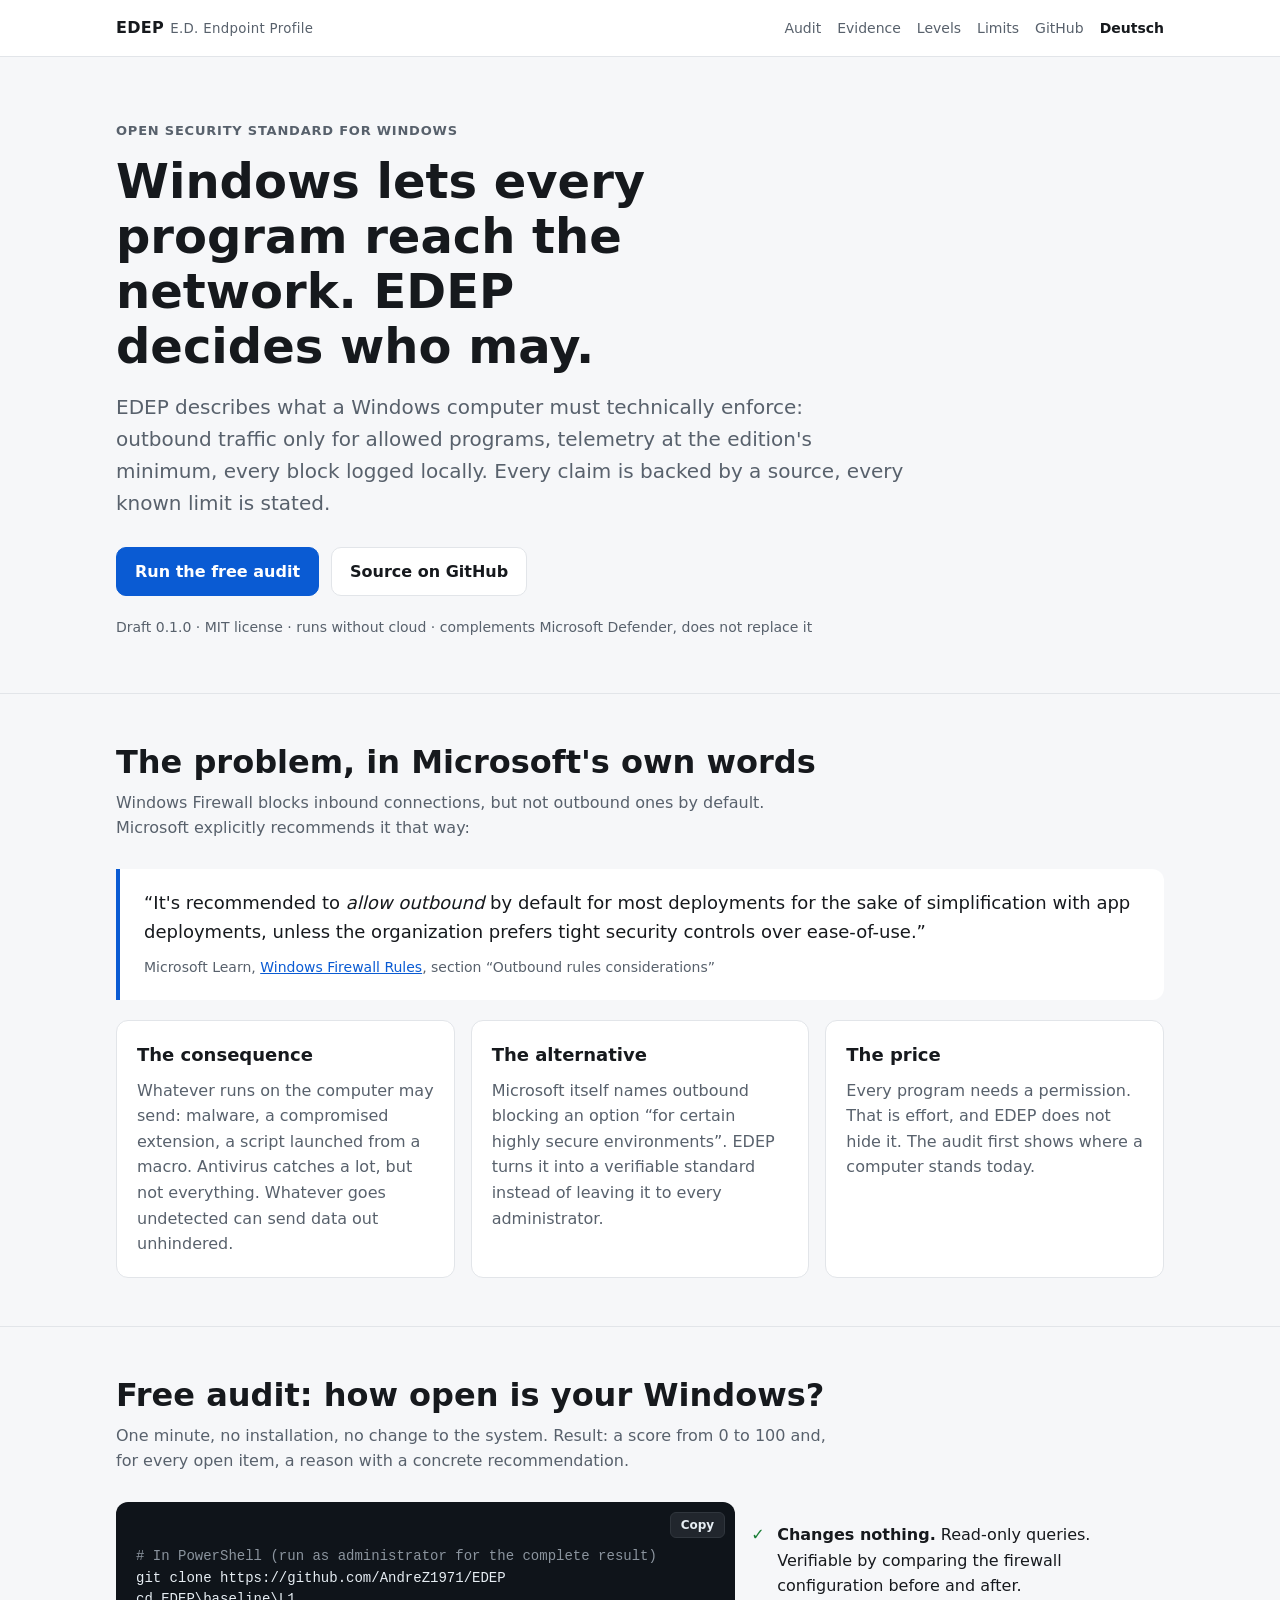
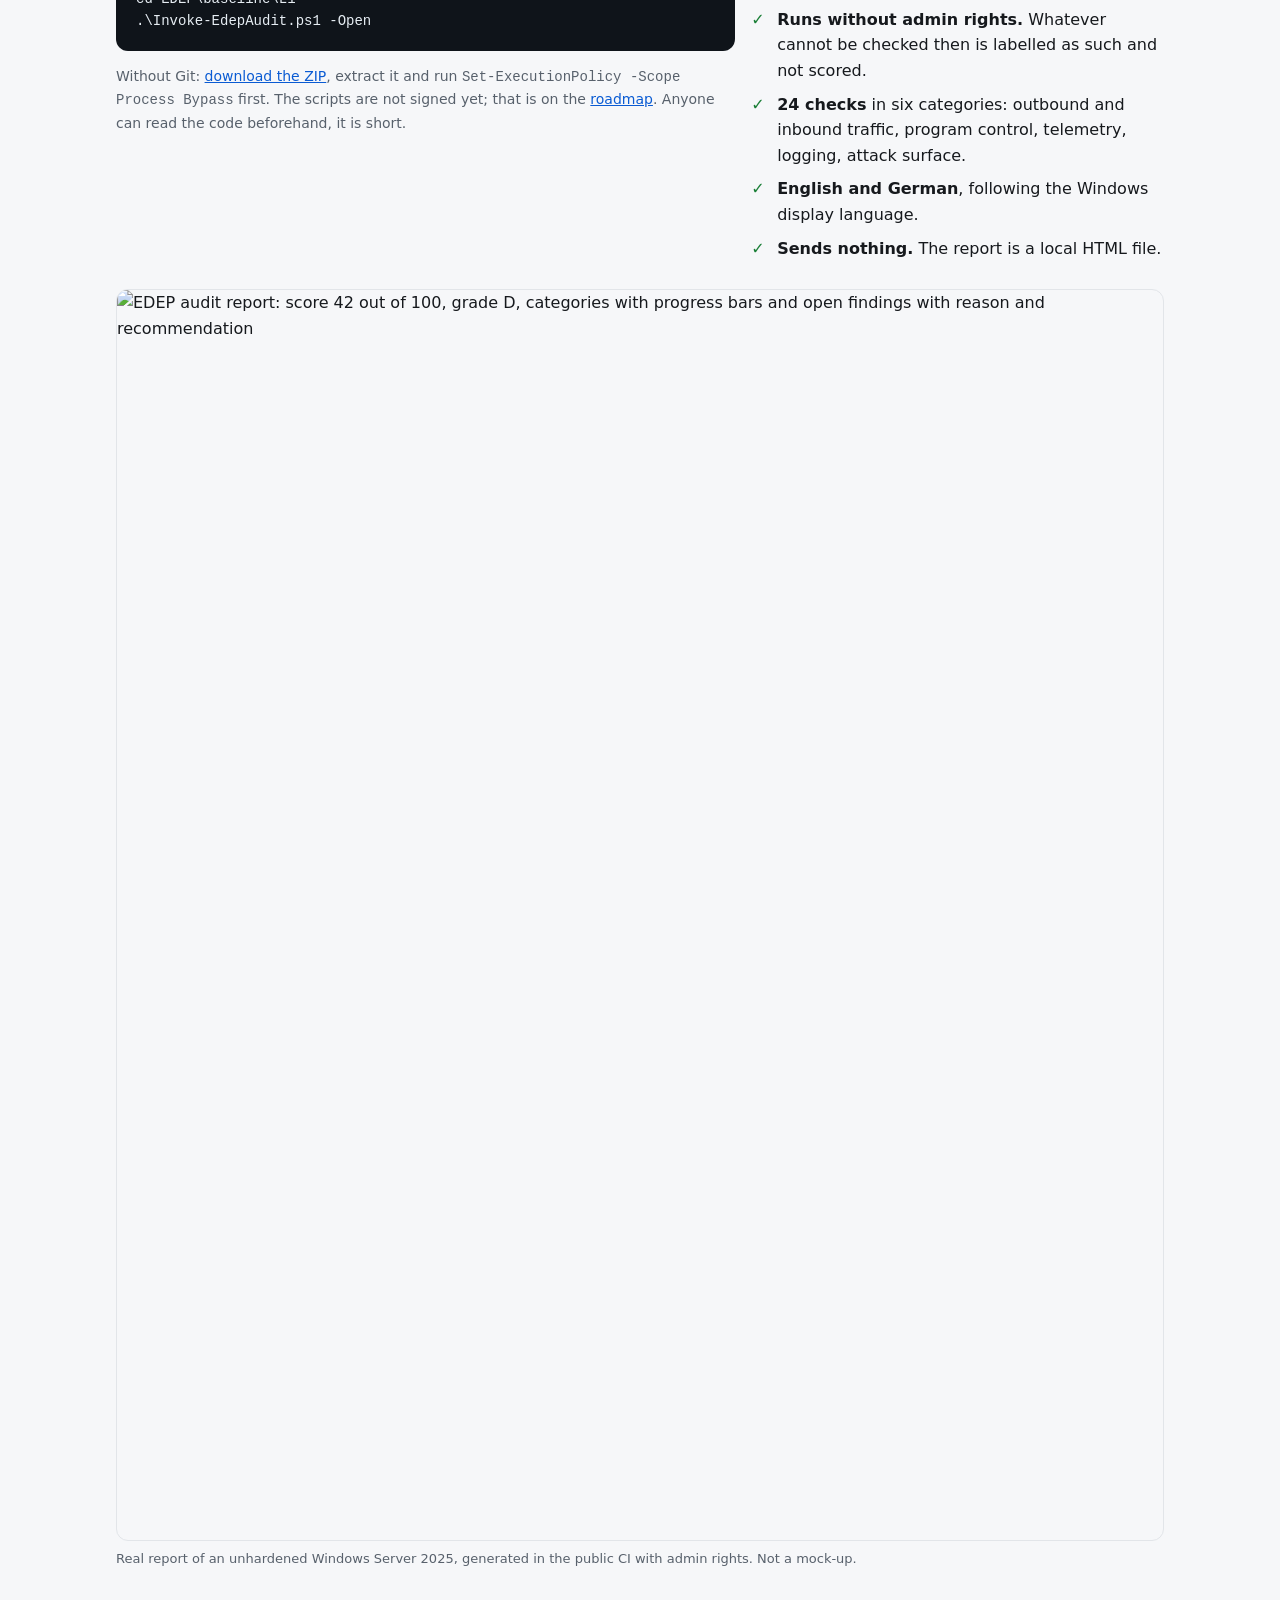
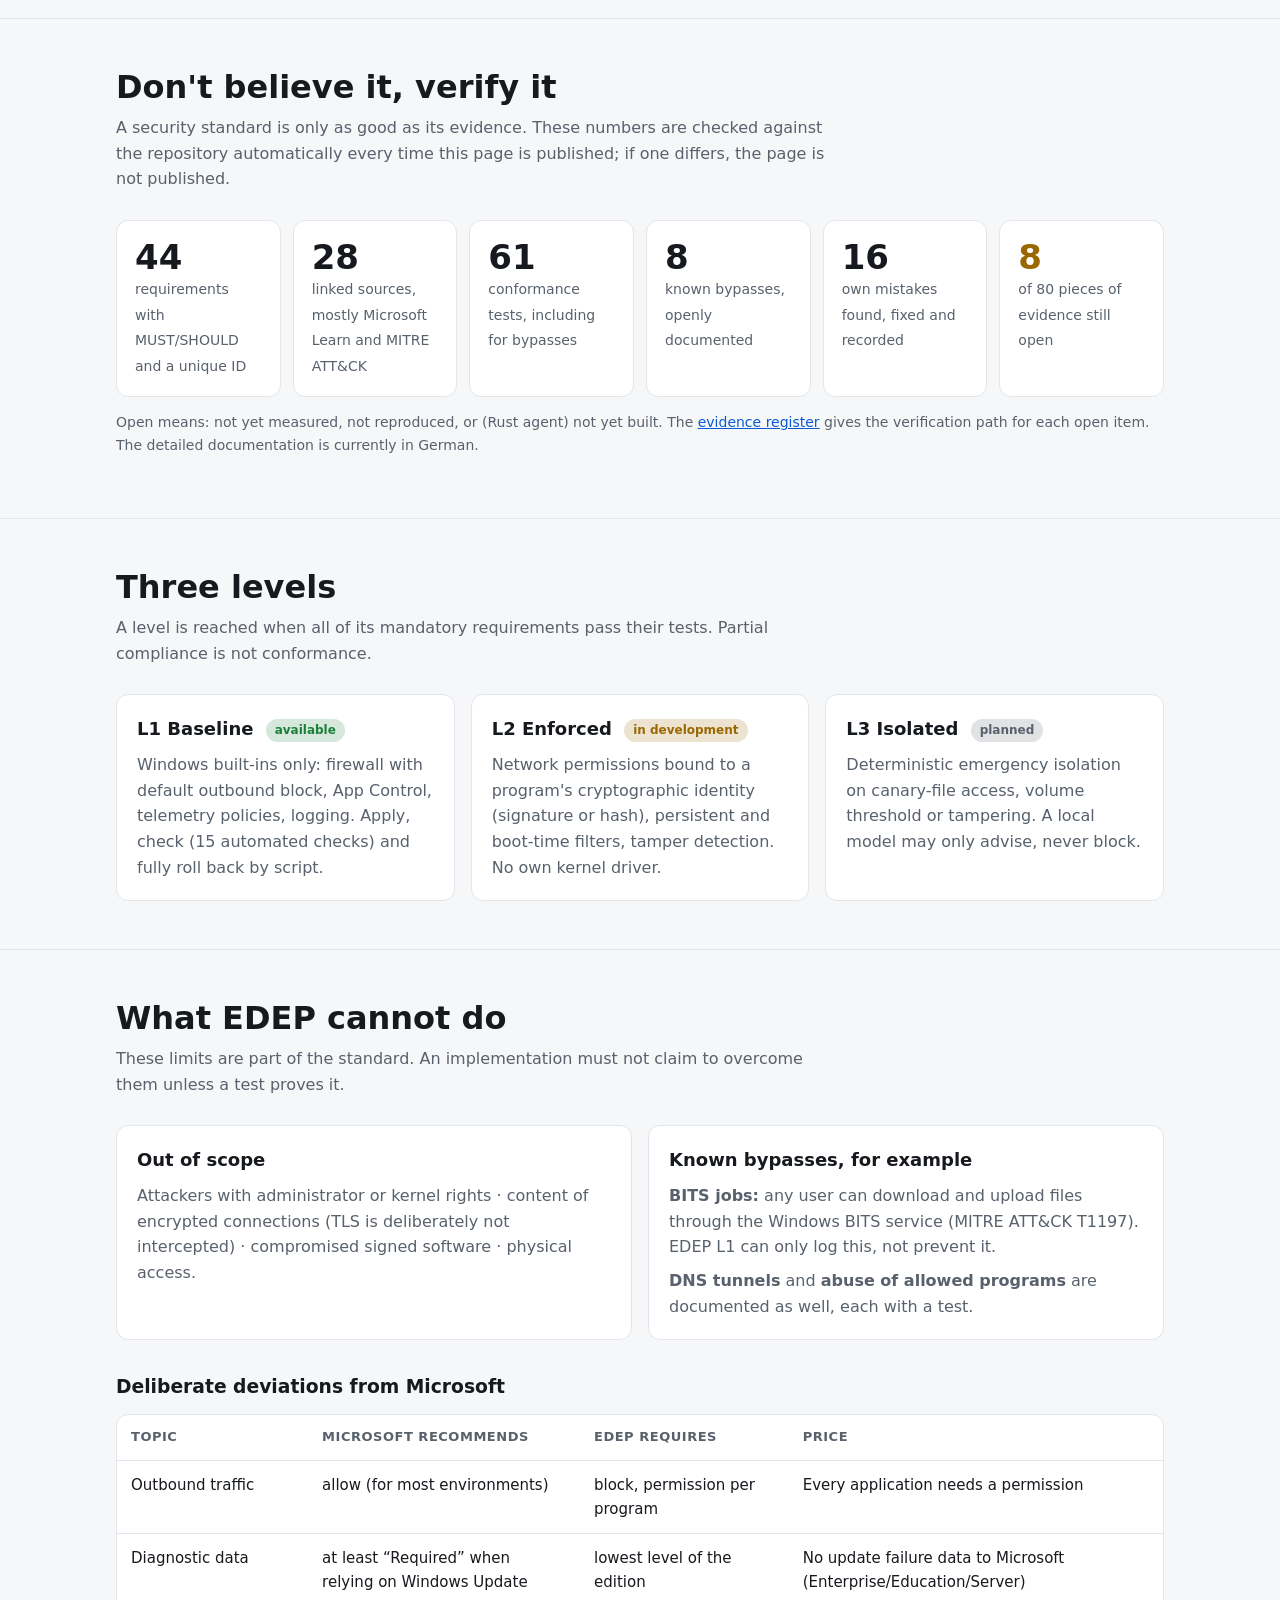
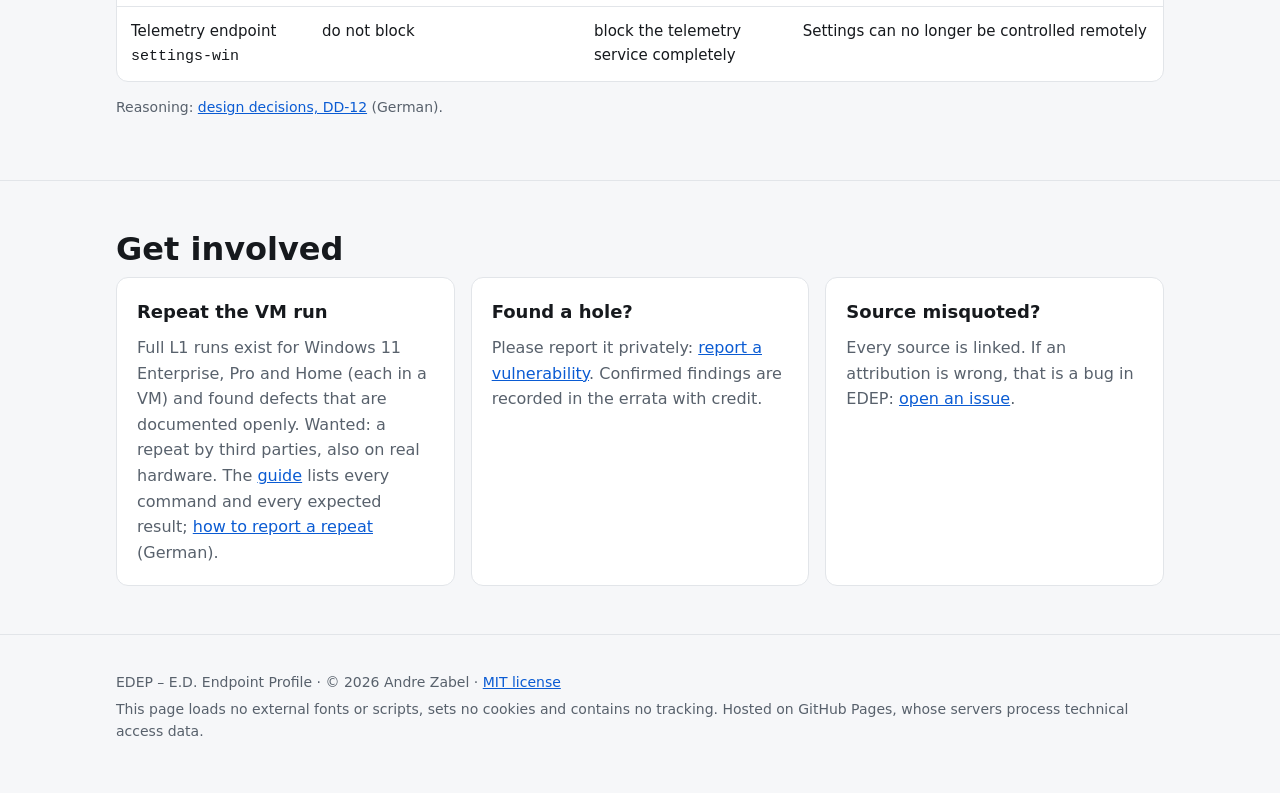
==== commit 27721bd3: "Repository in EDEP umbenannt; Namensabsatz in den READMEs Repo-Name E.L.L.A.-Defence-Endpoint -> EDE" ====
--- a/site/en/index.html
+++ b/site/en/index.html
@@ -21,7 +21,7 @@
           <a href="#verify">Evidence</a>
           <a href="#levels">Levels</a>
           <a href="#limits">Limits</a>
-          <a href="https://github.com/AndreZ1971/E.L.L.A.-Defence-Endpoint"
+          <a href="https://github.com/AndreZ1971/EDEP"
             >GitHub</a
           >
           <a class="lang" href="../" hreflang="de" lang="de">Deutsch</a>
@@ -45,7 +45,7 @@
           <a class="btn primary" href="#audit">Run the free audit</a>
           <a
             class="btn"
-            href="https://github.com/AndreZ1971/E.L.L.A.-Defence-Endpoint"
+            href="https://github.com/AndreZ1971/EDEP"
             >Source on GitHub</a
           >
         </div>
@@ -124,20 +124,20 @@
                 <pre
                   id="audit-cmd"
                 ><span class="c"># In PowerShell (run as administrator for the complete result)</span>
-git clone https://github.com/AndreZ1971/E.L.L.A.-Defence-Endpoint
-cd E.L.L.A.-Defence-Endpoint\baseline\L1
+git clone https://github.com/AndreZ1971/EDEP
+cd EDEP\baseline\L1
 .\Invoke-EdepAudit.ps1 -Open</pre>
               </div>
               <p class="note">
                 Without Git:
                 <a
-                  href="https://github.com/AndreZ1971/E.L.L.A.-Defence-Endpoint/archive/refs/heads/main.zip"
+                  href="https://github.com/AndreZ1971/EDEP/archive/refs/heads/main.zip"
                   >download the ZIP</a
                 >, extract it and run
                 <code>Set-ExecutionPolicy -Scope Process Bypass</code> first.
                 The scripts are not signed yet; that is on the
                 <a
-                  href="https://github.com/AndreZ1971/E.L.L.A.-Defence-Endpoint/blob/main/docs/ROADMAP.md"
+                  href="https://github.com/AndreZ1971/EDEP/blob/main/docs/ROADMAP.md"
                   >roadmap</a
                 >. Anyone can read the code beforehand, it is short.
               </p>
@@ -204,13 +204,13 @@
           <div class="stats">
             <a
               class="stat"
-              href="https://github.com/AndreZ1971/E.L.L.A.-Defence-Endpoint/blob/main/SPEC.md#4-anforderungen"
+              href="https://github.com/AndreZ1971/EDEP/blob/main/SPEC.md#4-anforderungen"
               ><b data-check="requirements">44</b
               ><span>requirements with MUST/SHOULD and a unique ID</span></a
             >
             <a
               class="stat"
-              href="https://github.com/AndreZ1971/E.L.L.A.-Defence-Endpoint/blob/main/SPEC.md#anhang-b--quellen"
+              href="https://github.com/AndreZ1971/EDEP/blob/main/SPEC.md#anhang-b--quellen"
               ><b data-check="sources">28</b
               ><span
                 >linked sources, mostly Microsoft Learn and MITRE
@@ -219,25 +219,25 @@
             >
             <a
               class="stat"
-              href="https://github.com/AndreZ1971/E.L.L.A.-Defence-Endpoint/blob/main/conformance/README.md"
+              href="https://github.com/AndreZ1971/EDEP/blob/main/conformance/README.md"
               ><b data-check="tests">61</b
               ><span>conformance tests, including for bypasses</span></a
             >
             <a
               class="stat"
-              href="https://github.com/AndreZ1971/E.L.L.A.-Defence-Endpoint/blob/main/SPEC.md#34-bekannte-umgehungen-normativ"
+              href="https://github.com/AndreZ1971/EDEP/blob/main/SPEC.md#34-bekannte-umgehungen-normativ"
               ><b data-check="bypasses">8</b
               ><span>known bypasses, openly documented</span></a
             >
             <a
               class="stat"
-              href="https://github.com/AndreZ1971/E.L.L.A.-Defence-Endpoint/blob/main/docs/EVIDENCE.md#errata"
+              href="https://github.com/AndreZ1971/EDEP/blob/main/docs/EVIDENCE.md#errata"
               ><b data-check="errata">16</b
               ><span>own mistakes found, fixed and recorded</span></a
             >
             <a
               class="stat open"
-              href="https://github.com/AndreZ1971/E.L.L.A.-Defence-Endpoint/blob/main/docs/EVIDENCE.md"
+              href="https://github.com/AndreZ1971/EDEP/blob/main/docs/EVIDENCE.md"
               ><b data-check="evidence-open">8</b
               ><span
                 >of <span data-check="evidence-total">80</span> pieces of
@@ -249,7 +249,7 @@
             Open means: not yet measured, not reproduced, or (Rust agent) not yet
             built. The
             <a
-              href="https://github.com/AndreZ1971/E.L.L.A.-Defence-Endpoint/blob/main/docs/EVIDENCE.md"
+              href="https://github.com/AndreZ1971/EDEP/blob/main/docs/EVIDENCE.md"
               >evidence register</a
             >
             gives the verification path for each open item. The detailed
@@ -368,7 +368,7 @@
           <p class="note">
             Reasoning:
             <a
-              href="https://github.com/AndreZ1971/E.L.L.A.-Defence-Endpoint/blob/main/docs/DESIGN-DECISIONS.md"
+              href="https://github.com/AndreZ1971/EDEP/blob/main/docs/DESIGN-DECISIONS.md"
               >design decisions, DD-12</a
             >
             (German).
@@ -387,12 +387,12 @@
                 VM) and found defects that are documented openly. Wanted: a repeat
                 by third parties, also on real hardware. The
                 <a
-                  href="https://github.com/AndreZ1971/E.L.L.A.-Defence-Endpoint/blob/main/docs/VERIFY-YOURSELF.md"
+                  href="https://github.com/AndreZ1971/EDEP/blob/main/docs/VERIFY-YOURSELF.md"
                   >guide</a
                 >
                 lists every command and every expected result;
                 <a
-                  href="https://github.com/AndreZ1971/E.L.L.A.-Defence-Endpoint/blob/main/docs/WIEDERHOLUNG.md"
+                  href="https://github.com/AndreZ1971/EDEP/blob/main/docs/WIEDERHOLUNG.md"
                   >how to report a repeat</a
                 >
                 (German).
@@ -403,7 +403,7 @@
               <p>
                 Please report it privately:
                 <a
-                  href="https://github.com/AndreZ1971/E.L.L.A.-Defence-Endpoint/security/advisories/new"
+                  href="https://github.com/AndreZ1971/EDEP/security/advisories/new"
                   >report a vulnerability</a
                 >. Confirmed findings are recorded in the errata with credit.
               </p>
@@ -414,7 +414,7 @@
                 Every source is linked. If an attribution is wrong, that is a
                 bug in EDEP:
                 <a
-                  href="https://github.com/AndreZ1971/E.L.L.A.-Defence-Endpoint/issues"
+                  href="https://github.com/AndreZ1971/EDEP/issues"
                   >open an issue</a
                 >.
               </p>
@@ -429,7 +429,7 @@
         <p>
           EDEP – E.D. Endpoint Profile · © 2026 Andre Zabel ·
           <a
-            href="https://github.com/AndreZ1971/E.L.L.A.-Defence-Endpoint/blob/main/LICENSE"
+            href="https://github.com/AndreZ1971/EDEP/blob/main/LICENSE"
             >MIT license</a
           >
         </p>
